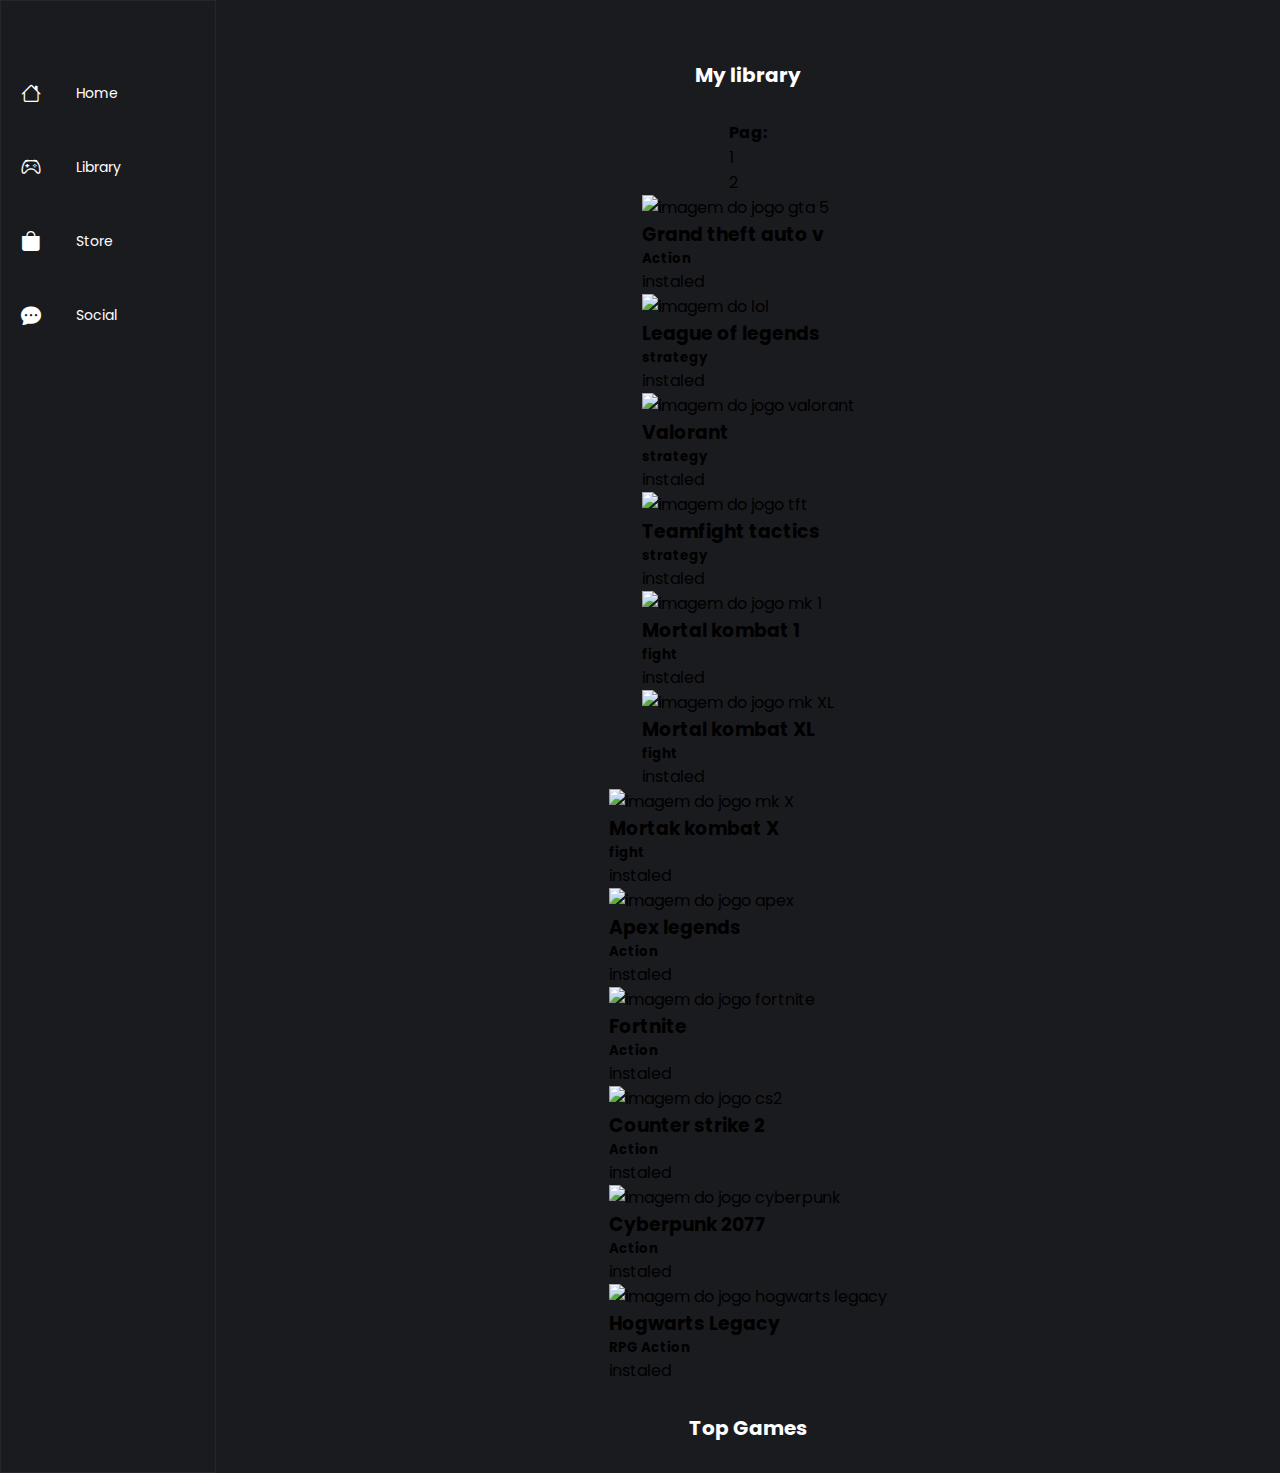
==== library.html @ 532e42e3 "alterando imagens" ====
<!DOCTYPE html>
<html lang="pt-br">
<head>
    <meta charset="UTF-8">
    <meta name="viewport" content="width=device-width, initial-scale=1.0">
    <title>Dashboard Gamer</title>
    <link rel="stylesheet" href="assets/style.css">
    <link rel="stylesheet" href="assets/library.css">
    <link rel="stylesheet" href="https://cdn.jsdelivr.net/npm/bootstrap-icons@1.11.1/font/bootstrap-icons.css">
</head>
<body>
    <header>
        <div class="hbg">
            <a onclick="clickMenu()"><i class="bi bi-list"></i></a>
        </div>

        <nav id="menu">
            <ul>
                <li>
                    <a href="index.html">
                        <span class="icon"><i class="bi bi-house"></i></span>
                        <span class="txt"> Home</span>
                    </a>
                </li>

                <li>
                    <a href="library.html">
                        <span class="icon"><i class="bi bi-controller"></i></span>
                        <span class="txt"> Library</span>
                    </a>
                </li>

                <li>
                    <a href="store.html">
                        <span class="icon"><i class="bi bi-bag-fill"></i></span>
                        <span class="txt"> Store</span>
                    </a>
                </li>

                <li>
                    <a href="social.html">
                        <span class="icon"><i class="bi bi-chat-dots-fill"></i></span>
                        <span class="txt"> Social</span>
                    </a>
                </li> 
            </ul>
        </nav>
        
    </header>
    

    <main>
        <section class="conteudo-principal">
            <div class="conteudo">
                <div class="store">
                    <div class="category">
                        <h1>My library</h1> 
                    </div>

                    <div class="pag">
                        <h4>Pag:</h4>
                        <p class="one" onclick="clickPlay1()">1</p>
                        <p onclick="clickPlay2()">2</p>
                    </div>

                    <div class="play" id="play1">
                        <div class="mygames">
                            <img src="img/gta.jpg" alt="imagem do jogo gta 5">
                            <h3>Grand theft auto v</h3>
                            <h5>Action</h5>
                            <div class="btn">                             
                                <a>instaled</a>
                            </div>
                        </div>
    
                        <div class="mygames">
                            <img src="img/lol.jpg" alt="imagem do lol">
                            <h3>League of legends</h3>
                            <h5>strategy</h5>
                            <div class="btn">
                                <a>instaled</a>
                            </div>
                        </div>
    
                        <div class="mygames">
                            <img src="img/valorant-bg.webp" alt="imagem do jogo valorant">
                            <h3>Valorant</h3>
                            <h5>strategy</h5>
                            <div class="btn">
                                <a>instaled</a>
                            </div>
                        </div>

                        
                        <div class="mygames">
                            <img src="img/tft.jpg" alt="imagem do jogo tft">
                            <h3>Teamfight tactics</h3>
                            <h5>strategy</h5>
                            <div class="btn">
                                <a>instaled</a>
                            </div>
                        </div>

                        
                        <div class="mygames">
                            <img src="img/mk1.webp" alt="imagem do jogo mk 1">
                            <h3>Mortal kombat 1</h3>
                            <h5>fight</h5>
                            <div class="btn">
                                <a>instaled</a>
                            </div>
                        </div>

                        <div class="mygames">
                            <img src="img/mkxl.jpeg" alt="imagem do jogo mk XL">
                            <h3>Mortal kombat XL</h3>
                            <h5>fight</h5>
                            <div class="btn">
                                <a>instaled</a>
                            </div>
                        </div>
                    </div>

                    <div class="play" id="play2">
                        <div class="mygames">
                            <img src="img/mkx.jpg" alt="imagem do jogo mk X">
                            <h3>Mortak kombat X</h3>
                            <h5>fight</h5>
                            <div class="btn">                             
                                <a>instaled</a>
                            </div>
                        </div>
    
                        <div class="mygames">
                            <img src="img/apex.webp" alt="imagem do jogo apex">
                            <h3>Apex legends</h3>
                            <h5>Action</h5>
                            <div class="btn">
                                <a>instaled</a>
                            </div>
                        </div>
    
                        <div class="mygames">
                            <img src="img/fnt.webp" alt="imagem do jogo fortnite">
                            <h3>Fortnite</h3>
                            <h5>Action</h5>
                            <div class="btn">
                                <a>instaled</a>
                            </div>
                        </div>

                        
                        <div class="mygames">
                            <img src="img/cs2.webp" alt="imagem do jogo cs2">
                            <h3>Counter strike 2</h3>
                            <h5>Action</h5>
                            <div class="btn">
                                <a>instaled</a>
                            </div>
                        </div>

                        
                        <div class="mygames">
                            <img src="img/cyb.jpg" alt="imagem do jogo cyberpunk">
                            <h3>Cyberpunk 2077</h3>
                            <h5>Action</h5>
                            <div class="btn">
                                <a>instaled</a>
                            </div>
                        </div>

                        <div class="mygames">
                            <img src="img/hl.jpg" alt="imagem do jogo hogwarts legacy">
                            <h3>Hogwarts Legacy</h3>
                            <h5>RPG Action</h5>
                            <div class="btn">
                                <a>instaled</a>
                            </div>
                        </div>
                    </div>


                    <div class="topGames">
                        <span>
                            <h1>Top Games</h1>
                        </span>
                    </div>
                    
                </div>
            </div>
        </section>
  
    </main>
    <script src="script/script.js"></script>
</body>
</html>
---- assets/style.css ----
@import url('https://fonts.googleapis.com/css2?family=Poppins:wght@500;600;700&display=swap');

*{
    margin: 0;
    padding: 0;
    box-sizing: border-box;
    text-decoration: none;
    border: none;
    outline: none;
    scroll-behavior: smooth;
    font-family: 'Poppins', sans-serif;
}

:root{
    --backgroud: #1a1b1f;
    --backgroud2: #25262d;
    --hover: rgb(255, 51, 66);
    --font: white;

}

body{
    background-color: var(--backgroud);
    margin: auto;
    overflow-x: hidden;
    display: flex;
}



/* Começo do header */
header{
    display: flex;
    flex-direction: column;
    border: 1px solid var(--backgroud2);
    width: 260px;
    overflow-y: hidden;
    transition: 0.5s;
}

/*header:hover{
    width: 260px;
}*/

.hbg {
    display: none;
    justify-content: center;
    padding-top: 30px;
    cursor: pointer;
    transition: all 0.3s ease;
}

.hbg > a{ 
    color: var(--font);
    font-size: 30px;
    background-color: var(--backgroud2);
    padding: 1px 10px;
    margin: 0 10px;
    border-radius: 13px;
    transition: 0.5s;
}

.hbg > a:hover{
    background: linear-gradient(135deg, rgb(255, 51, 66) 0%, rgb(255, 48, 64) 0.01%, rgb(255, 125, 102) 100%);
}

#menu{
    margin-top: 40px;
}

#menu > ul .pg-social{
    display: none;
}

#menu > ul> li> a{
    margin: 30px 10px;
    color: var(--font);
    display: flex;
    flex-direction: row;
    align-items: center;
    padding: 7px 10px;
}


#menu > ul> li> a:hover{
    background: linear-gradient(135deg, rgb(255, 51, 66) 0%, rgb(255, 48, 64) 0.01%, rgb(255, 125, 102) 100%);
    border-radius: 10px;
}

#menu > ul> li> a .icon{
    margin-right: 35px;
    font-size: 20px;
}

#menu > ul> li> a .txt{
    font-size: 14px;
}

header #social {
   padding: 13px;
}

header #online, #offline, #group{
    display: none;
}

#social .friends .online{
    display: flex;
    flex-direction: row;
    align-items: center;
    margin-top: 15px;
    cursor: pointer;
    transition: 0.6s;
    border-radius: 10px;
    white-space: nowrap;
}

#social .friends .online:hover{
    background: linear-gradient(135deg, rgb(255, 51, 66) 0%, rgb(255, 48, 64) 0.01%, rgb(255, 125, 102) 100%);
}

header #social .titulo-social{
    display: flex;
    flex-direction: row;
    padding: 0 16px;
    background-color: var(--font);
}

header #social .titulo-social h3{
    background-color: var(--font);
    font-size: 13px;
    padding: 2px 15px;
    transition: 0.5s;
}

#social .friends .online .bi{
    color: var(--font);
    margin: 0 7px;
}

#social .friends .online h3{
    font-size: 11px;
    color: var(--font);
    margin-left: 15px;
    margin-right: 5px;
}

#social .friends .online .circle{
    background-color: green;
    width: 10px;
    height: 10px;
    border-radius: 50%;
    margin: 0 5px;
}

#social .friends .online p{
    font-size: 12px;
    color: var(--font);
}

header #social .player{
    display: flex;
    flex-direction: row;
    margin: 10px 0;
}

header #social .player img{
    width: 40px;
    height: 40px;
    border-radius: 50%;
}

header #social .player p{
    color: var(--font);
    white-space: nowrap;
}

header #social .player .status-on{
    border: 3px solid green;
}

header #social .player .status-aus{
    border: 3px solid darkred;
}


header #social .player span{
    width: 100%;
    margin: 0 15px;
}

header #social .player span h3{
    font-size: 14px;
    color: var(--font);
}

header #social .player span p{
    font-size: 11px;
    font-weight: 600;
}

header #social .player span .status-game{
    color: green;
}

#social #group .others{
    display: flex;
    flex-direction: row;
}

#social #group .others p{
    color: var(--font);
    margin: 0 7px;
}

#social #group span p{
    color: var(--font);
}

/* Fim do header */




/* Começo do slide-principal */
main{
    margin: auto;
    width: 100%;
}

main .principal {
    display: flex;
    flex-direction: row;
    justify-content: center;
    margin-top: 100px;
}

main .principal .slide{
    width: 600px;
    border-radius: 20px;
    box-shadow: 10px 10px 10px rgba(0, 0, 0, 0.171);
    overflow-y: hidden;
    overflow-x: hidden;
    position: relative;
    margin: 0 40px;
    display: flex;
    justify-content: center;
    align-items: center;
}

main .principal .slide .img-valorant{
   position: absolute;
   width: 100%; 
}


main .principal .slide .btn{
    display: flex;
    justify-content: center;
    background: linear-gradient(135deg, rgb(255, 51, 66) 0%, rgb(255, 48, 64) 0.01%, rgb(255, 125, 102) 100%);
    color: var(--backgroud);
    border-radius: 10px;
    cursor: pointer;
    transition: 0.5s;
    margin: 20px;
    padding: 5px 35px;
    max-width: 60%;
    position: absolute;
    bottom: 0;
}

main .principal .slide .btn:hover{
    color: var(--font);
}

main .principal .shop{
    width: 300px;
    border-radius: 20px;
    background-color: var(--backgroud2);
    box-shadow: 10px 10px 10px rgba(0, 0, 0, 0.171);
}

main .principal .shop img{
    width: 100%;
    border-radius: 20px 20px 0 0;
  
}
main .principal .shop h3{
    font-size: 17px;
    margin: 3px 20px;
    color: var(--font);
    
}

main .principal .shop h5{
    font-size: 10px;
    margin: 3px 20px;
    color: var(--font);
}

main .principal .shop .btn{
    display: flex;
    flex-direction: row;
    justify-content: space-around;
    align-items: center;
    margin: 20px 3px;
}

main .principal .shop p{
    font-size: 11px;
    font-weight: 600;
    padding: 0 7px;
    border-radius: 7px;
    background-color: #0e6ec9;
  
}

main .principal .shop a{
    background: linear-gradient(135deg, rgb(255, 51, 66) 0%, rgb(255, 48, 64) 0.01%, rgb(255, 125, 102) 100%);
    color: var(--backgroud);
    font-size: 13px;
    padding: 3px 10px;
    border-radius: 7px;
    transition: 0.4s;
}

main .principal .shop a:hover{
    color: var(--font);
}
/* Fim do slide-principal */




/* Começo  conteudo store */
main .store{
    margin: 30px 0 auto;
    display: flex;
    flex-direction: column;
    justify-content: center;
    align-items: center;

}

main .showMore{
    display: flex;
    justify-content: space-between;
    width: 80%;
    margin: auto;
}

main .showMore a{
    display: flex;
    align-items: center;
    justify-content: center;
    color: var(--font);
    font-size: 13px;
    cursor: pointer;
    transition: 0.5s;
}

main .showMore a:hover{
    color: var(--hover);
}
 
main .showMore a .bi{
    font-size: 15px;
}

main .store h1{
    margin: 30px 0;
    color: var(--font);
    font-size: 20px;
}

main .store .played{
    display: flex;
    flex-direction: row;
    align-items: center;
    justify-content: center;
    width: 100%;
}

main .store .slide-store{
    display: flex;
    flex-direction: column;
    justify-content: center;
    align-items: center;
    background-color: var(--backgroud2);
    box-shadow: 10px 10px 10px rgba(0, 0, 0, 0.171);
    border-radius: 10px;
    margin: auto;
}

main .store .slide-store img{
    border-radius: 20px;
    width: 230px;
    box-shadow: 10px 10px 10px rgba(0, 0, 0, 0.171);
    transition: 0.5s;
    border-radius: 10px 10px 0 0 ;
}

main .store .slide-store .name-game{
    width: 100%;
    margin-top: 12px;
}

main .store .slide-store .name-game h3{
    font-size: 14px;
    color: var(--font);
    margin: 3px 20px;
}

main .store .slide-store .name-game p{
    font-size: 10px;
    font-weight: 600;
    color: var(--font);
    margin: 0 20px;
}

main .store .slide-store .price{
   display: flex;
   flex-direction: row;
   justify-content: space-around;
   width: 100%;
   color: var(--font);
}

main .store .slide-store .price p{
    font-size: 12px;
    font-weight: 600;
}

main .store .slide-store .star{
    color: goldenrod;
    margin: 7px 0;
}

main .store .slide-store .price i{
    font-size: 14px;
}

main .store .slide-store .price .bi-heart{
    margin: 0 10px;
}

main .store .slide-store .buy{
    margin: auto;
    margin: 20px 0;
    font-size: 13px;
    padding: 2px 25px;
    border-radius: 7px;
    background: linear-gradient(135deg, rgb(255, 51, 66) 0%, rgb(255, 48, 64) 0.01%, rgb(255, 125, 102) 100%);
    color: var(--backgroud);
    cursor: pointer;
    transition: 0.5s;
}

main .store .slide-store .buy:hover{
    color: var(--font);
}
/* Fim do conteudo-store */





/* Começo do conteudo-library */
main .library {
    display: flex;
    flex-direction: column;
    margin-top: 50px;
}

main .library .showMore{
    width: 80%;
    margin-top: 60px;
    margin-bottom: 10px;
}

main .library .showMore h1{
    font-size: 20px;
    color: var(--font);
}

main .library .cards{
    margin-top: 20px;
    margin-bottom: 50px;
    display: flex;
    flex-direction: row;
    align-items: center;
    justify-content: center;
}

main .library .games{
    background-color: var(--backgroud2);
    padding: 20px;
    border-radius: 15px;
    box-shadow: 10px 10px 10px rgba(0, 0, 0, 0.171);
}

main .library .games span{
    display: flex;
    flex-direction: row;
    justify-content: space-between;
    margin: 0 20px;
}

main .library .games span h3{
    font-size: 16px;
    color: var(--font);
}

main .library .games span a{
    font-size: 13px;
    color: var(--hover);
    font-weight: 600;
    display: flex;
    flex-direction: row;
    align-items: center;
    justify-content: center;
    cursor: pointer;
    transition: 0.5s;  
}

main .library .games span .more{
    display: flex;
    flex-direction: row;
    align-items: center;
}

main .library .games span a:hover{
    color:var(--font);
}

main .library .games span .more i{
    font-size: 22px;
    color: var(--hover);
}

main .library .card-lib{
    width: 230px;
    border-radius: 20px;
    background-color: var(--backgroud2);
    box-shadow: 10px 10px 10px rgba(0, 0, 0, 0.171);
    margin: auto;
}

main .library .card-lib img{
    width: 100%;
    border-radius: 20px 20px 0 0;
  
}
main .library .card-lib h3{
    font-size: 17px;
    margin: 3px 20px;
    color: var(--font);
    
}

main .library .card-lib h5{
    font-size: 10px;
    margin: 3px 20px;
    color: var(--font);
}

main .library .card-lib .btn{
    display: flex;
    flex-direction: row;
    justify-content: space-around;
    align-items: center;
    margin: 20px 3px;
}


main .library .card-lib a{
    background-color: var(--backgroud2);
    border: 1px solid var(--hover);
    color: var(--hover);
    font-size: 13px;
    padding: 3px 10px;
    border-radius: 7px;
    transition: 0.4s;
}

main .library .card-lib a:hover{
    color: var(--font);
}
/* Fim do conteudo-library */
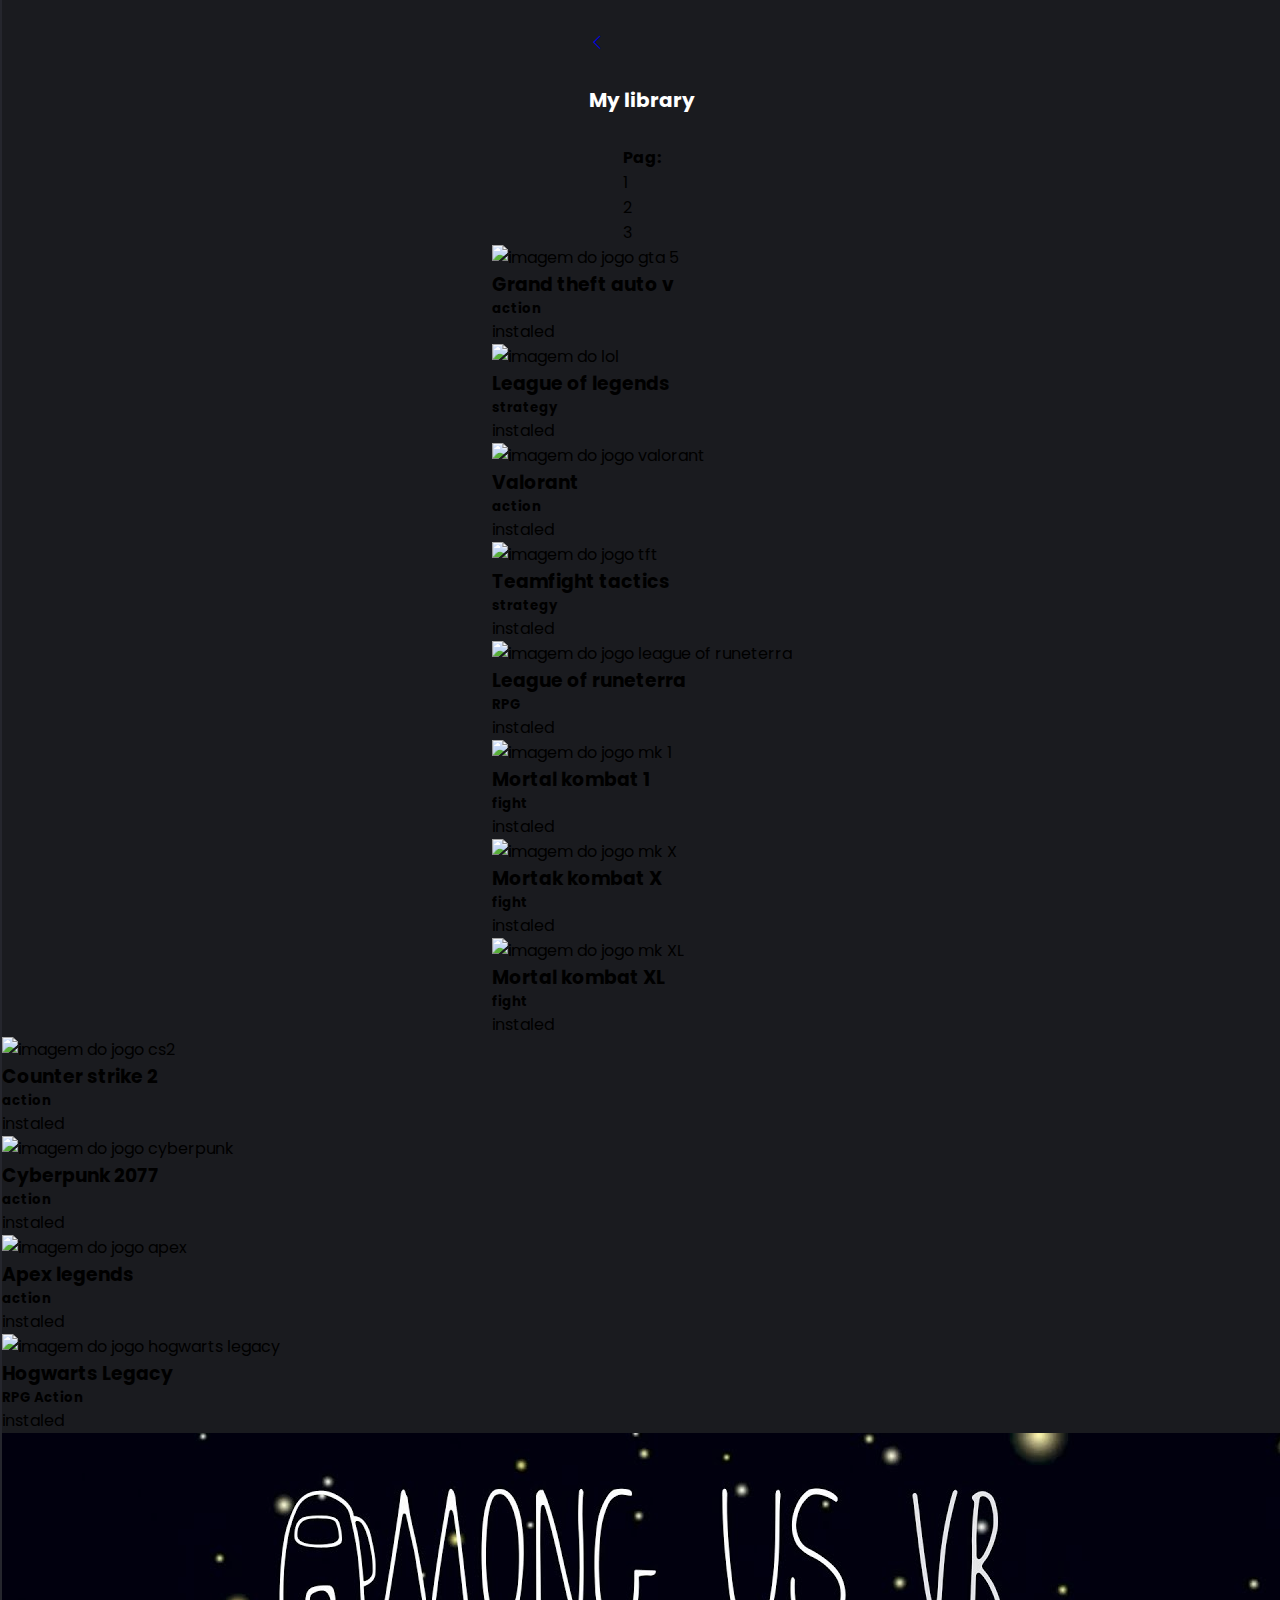
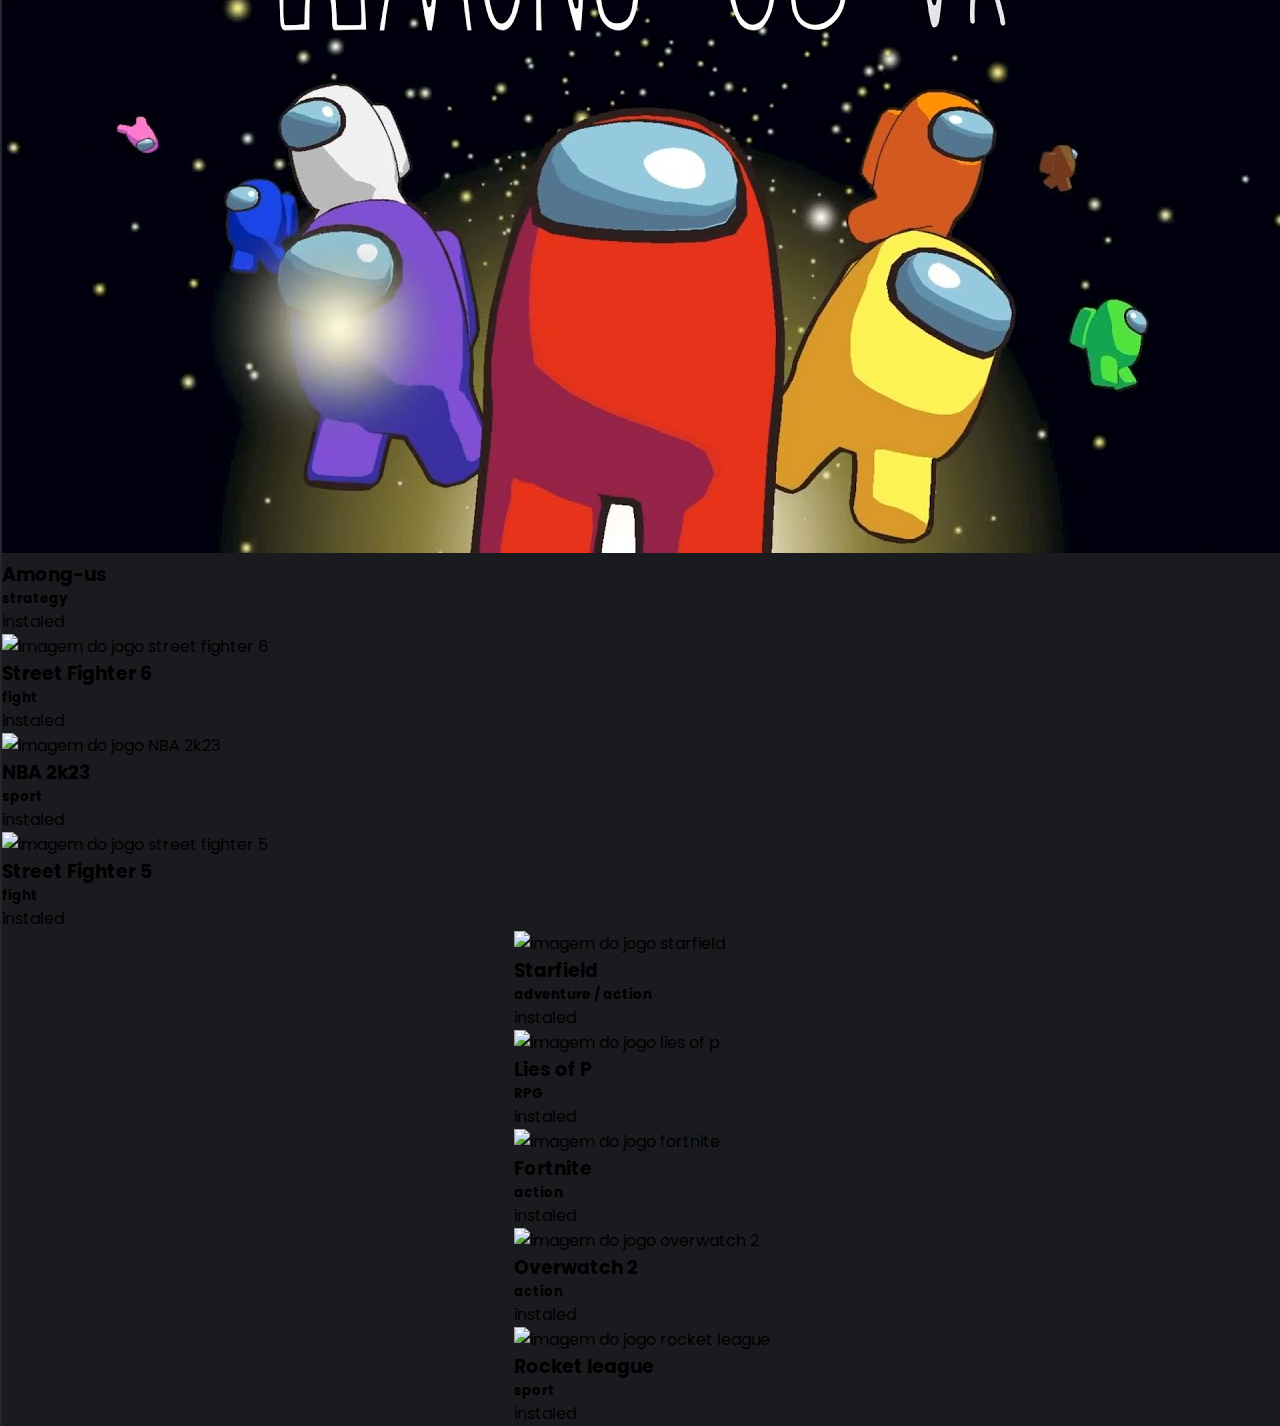
==== commit 3b123d3e: "." ====
--- a/library.html
+++ b/library.html
@@ -45,15 +45,199 @@
                 </li> 
             </ul>
         </nav>
+
+        <div id="social">
+            <div class="titulo-social">
+                <i class="bi bi-people-fill"></i>
+                <h3>Social</h3>
+            </div>
+
+            <div class="friends">
+                <div class="online" onclick="clickOnline()" >
+                    <i class="bi bi-chevron-down"></i>
+                    <h3 class="title-friend">ONLINE</h3>
+                    <div class="circle"></div>
+                    <p class="status">(8 / 14)</p>
+                </div>
+
+                <div id="online">
+                    <div class="player">
+                        <img class="status-on" src="friends/logo.png" alt="">
+                        <span>
+                            <h3>Player</h3>
+                            <p class="status-game" >playing valorant</p>
+                        </span>
+                    </div>  
+    
+                    <div class="player">
+                        <img class="status-on" src="friends/logo2.png" alt="">
+                        <span>
+                            <h3>Player2</h3>
+                            <p class="status-game" >playing valorant</p>
+                        </span>
+                    </div>
+    
+                    <div class="player">
+                        <img class="status-on"  src="friends/logo3.jpg" alt="">
+                        <span>
+                            <h3>Player3</h3>
+                            <p class="status-game" >playing valorant</p>
+                        </span>
+                    </div>
+    
+                    <div class="player">
+                        <img class="status-on" src="friends/logo4.jpg" alt="">
+                        <span>
+                            <h3>Player4</h3>
+                            <p class="status-game" >playing valorant</p>
+                        </span>
+                    </div>
+    
+                    <div class="player">
+                        <img class="status-on" src="friends/logo5.jpg" alt="">
+                        <span>
+                            <h3>Player5</h3>
+                            <p class="status-game" >playing valorant</p>
+                        </span>
+                    </div>
+    
+                    <div class="player">
+                        <img class="status-aus" src="friends/logo5.jpg" alt="">
+                        <span>
+                            <h3>Player6</h3>
+                            <p>absent</p>
+                        </span>
+                    </div>
+    
+                    <div class="player">
+                        <img class="status-aus" src="friends/logo2.png" alt="">
+                        <span>
+                            <h3>Player7</h3>
+                            <p>absent</p>
+                        </span>
+                    </div>
+    
+                    <div class="player">
+                        <img class="status-aus" src="friends/logo4.jpg" alt="">
+                        <span>
+                            <h3>Player8</h3>
+                            <p>absent</p>
+                        </span>
+                    </div>
+                </div>
+
+                <div class="online" onclick="clickOffiline()">
+                    <i class="bi bi-chevron-down"></i>
+                    <h3 class="title-friend">OFFLINE</h3>
+                    <p onclick="clickSocial()" class="status">(6/ 14)</p>
+                </div>
+
+                <div id="offline">
+                    <div class="player">
+                        <img src="friends/logo.png" alt="">
+                        <span>
+                            <h3>Player9</h3>
+                            <p>offline</p>
+                        </span>
+                    </div>
+    
+                    <div class="player">
+                        <img src="friends/logo.png" alt="">
+                        <span>
+                            <h3>Player10</h3>
+                            <p>offline</p>
+                        </span>
+                    </div>  
+    
+                    <div class="player">
+                        <img src="friends/logo2.png" alt="">
+                        <span>
+                            <h3>Player11</h3>
+                            <p>offline</p>
+                        </span>
+                    </div>
+    
+                    <div class="player">
+                        <img src="friends/logo3.jpg" alt="">
+                        <span>
+                            <h3>Player12</h3>
+                            <p>offline</p>
+                        </span>
+                    </div>
+    
+                    <div class="player">
+                        <img src="friends/logo4.jpg" alt="">
+                        <span>
+                            <h3>Player13</h3>
+                            <p>offline</p>
+                        </span>
+                    </div>
+    
+                    <div class="player">
+                        <img src="friends/logo5.jpg" alt="">
+                        <span>
+                            <h3>Player14</h3>
+                            <p>offline</p>
+                        </span>
+                    </div>
+                </div>
+                
+
+                <div class="online" onclick="clickGroup()">
+                    <i class="bi bi-chevron-down"></i>
+                    <h3 class="title-friend">GROUP</h3>
+                    <div class="circle"></div>
+                    <p class="status">(3 / 3)</p>
+                </div>
+                
+                <section id="group">
+                    <div class="player">
+                        <img src="icon/icon-valorant.png" alt="">
+                        <span>
+                            <div class="others">
+                               <h3>Player</h3>
+                               <p>+ 2 others</p>
+                            </div>
+                            <p>playing valorant</p>
+                        </span>
+                    </div>
+
+                    <div class="player">
+                        <img src="icon/icon-lol.jpg" alt="">
+                        <span>
+                            <div class="others">
+                                <h3>Player6</h3>
+                                <p>+ 4 others</p>
+                            </div>
+                            <p>playing league of legends</p>
+                        </span>
+                    </div>
+
+                    <div class="player">
+                        <img src="icon/icon-gta.jpg" alt="">
+                        <span>
+                            <div class="others">
+                                <h3>Player7</h3>
+                                <p>+ 3 others</p>
+                            </div>
+                            <p>playing grand theft auto v</p>
+                        </span>
+                    </div>
+                </section>
+            </div>
+        </div>
         
     </header>
     
 
     <main>
         <section class="conteudo-principal">
+
             <div class="conteudo">
                 <div class="store">
+
                     <div class="category">
+                        <a href="index.html" class="before" ><i class="bi bi-chevron-left"></i></a>
                         <h1>My library</h1> 
                     </div>
 
@@ -61,13 +245,14 @@
                         <h4>Pag:</h4>
                         <p class="one" onclick="clickPlay1()">1</p>
                         <p onclick="clickPlay2()">2</p>
+                        <p onclick="clickPlay3()">3</p>
                     </div>
 
                     <div class="play" id="play1">
                         <div class="mygames">
                             <img src="img/gta.jpg" alt="imagem do jogo gta 5">
                             <h3>Grand theft auto v</h3>
-                            <h5>Action</h5>
+                            <h5>action</h5>
                             <div class="btn">                             
                                 <a>instaled</a>
                             </div>
@@ -85,7 +270,7 @@
                         <div class="mygames">
                             <img src="img/valorant-bg.webp" alt="imagem do jogo valorant">
                             <h3>Valorant</h3>
-                            <h5>strategy</h5>
+                            <h5>action</h5>
                             <div class="btn">
                                 <a>instaled</a>
                             </div>
@@ -101,6 +286,15 @@
                             </div>
                         </div>
 
+                        <div class="mygames">
+                            <img src="img/rune.jpg" alt="imagem do jogo league of runeterra">
+                            <h3>League of runeterra</h3>
+                            <h5>RPG</h5>
+                            <div class="btn">
+                                <a>instaled</a>
+                            </div>
+                        </div>
+
                         
                         <div class="mygames">
                             <img src="img/mk1.webp" alt="imagem do jogo mk 1">
@@ -111,17 +305,6 @@
                             </div>
                         </div>
 
-                        <div class="mygames">
-                            <img src="img/mkxl.jpeg" alt="imagem do jogo mk XL">
-                            <h3>Mortal kombat XL</h3>
-                            <h5>fight</h5>
-                            <div class="btn">
-                                <a>instaled</a>
-                            </div>
-                        </div>
-                    </div>
-
-                    <div class="play" id="play2">
                         <div class="mygames">
                             <img src="img/mkx.jpg" alt="imagem do jogo mk X">
                             <h3>Mortak kombat X</h3>
@@ -130,40 +313,43 @@
                                 <a>instaled</a>
                             </div>
                         </div>
-    
+
+                        <div class="mygames">
+                            <img src="img/mkxl.jpeg" alt="imagem do jogo mk XL">
+                            <h3>Mortal kombat XL</h3>
+                            <h5>fight</h5>
+                            <div class="btn">
+                                <a>instaled</a>
+                            </div>
+                        </div>
+
+                    </div>
+
+                    <div class="play" id="play2">
+                        
+                        <div class="mygames">
+                            <img src="img/cs2.webp" alt="imagem do jogo cs2">
+                            <h3>Counter strike 2</h3>
+                            <h5>action</h5>
+                            <div class="btn">
+                                <a>instaled</a>
+                            </div>
+                        </div>
+
+                        
+                        <div class="mygames">
+                            <img src="img/cyb.jpg" alt="imagem do jogo cyberpunk">
+                            <h3>Cyberpunk 2077</h3>
+                            <h5>action</h5>
+                            <div class="btn">
+                                <a>instaled</a>
+                            </div>
+                        </div>
+
                         <div class="mygames">
                             <img src="img/apex.webp" alt="imagem do jogo apex">
                             <h3>Apex legends</h3>
-                            <h5>Action</h5>
-                            <div class="btn">
-                                <a>instaled</a>
-                            </div>
-                        </div>
-    
-                        <div class="mygames">
-                            <img src="img/fnt.webp" alt="imagem do jogo fortnite">
-                            <h3>Fortnite</h3>
-                            <h5>Action</h5>
-                            <div class="btn">
-                                <a>instaled</a>
-                            </div>
-                        </div>
-
-                        
-                        <div class="mygames">
-                            <img src="img/cs2.webp" alt="imagem do jogo cs2">
-                            <h3>Counter strike 2</h3>
-                            <h5>Action</h5>
-                            <div class="btn">
-                                <a>instaled</a>
-                            </div>
-                        </div>
-
-                        
-                        <div class="mygames">
-                            <img src="img/cyb.jpg" alt="imagem do jogo cyberpunk">
-                            <h3>Cyberpunk 2077</h3>
-                            <h5>Action</h5>
+                            <h5>action</h5>
                             <div class="btn">
                                 <a>instaled</a>
                             </div>
@@ -177,15 +363,92 @@
                                 <a>instaled</a>
                             </div>
                         </div>
-                    </div>
-
-
-                    <div class="topGames">
-                        <span>
-                            <h1>Top Games</h1>
-                        </span>
-                    </div>
-                    
+
+                        <div class="mygames">
+                            <img src="img/Among.jpg" alt="imagem do jogo among-us">
+                            <h3>Among-us</h3>
+                            <h5>strategy</h5>
+                            <div class="btn">                             
+                                <a>instaled</a>
+                            </div>
+                        </div>
+    
+                        <div class="mygames">
+                            <img src="img/street.png" alt="imagem do jogo street fighter 6">
+                            <h3>Street Fighter 6</h3>
+                            <h5>fight</h5>
+                            <div class="btn">
+                                <a>instaled</a>
+                            </div>
+                        </div>
+    
+                        <div class="mygames">
+                            <img src="img/nba2k23.jpg" alt="imagem do jogo NBA 2k23">
+                            <h3>NBA 2k23</h3>
+                            <h5>sport</h5>
+                            <div class="btn">
+                                <a>instaled</a>
+                            </div>
+                        </div>
+
+                        <div class="mygames">
+                            <img src="img/steet5.jpg" alt="imagem do jogo street fighter 5">
+                            <h3>Street Fighter 5</h3>
+                            <h5>fight</h5>
+                            <div class="btn">
+                                <a>instaled</a>
+                            </div>
+                        </div>
+
+                    </div>  
+
+                    <div class="play" id="play3">
+                        <div class="mygames">
+                            <img src="img/starfield.png" alt="imagem do jogo starfield">
+                            <h3>Starfield</h3>
+                            <h5>adventure / action</h5>
+                            <div class="btn">
+                                <a>instaled</a>
+                            </div>
+                        </div>
+
+                        <div class="mygames">
+                            <img src="img/Lies.jpg" alt="imagem do jogo lies of p">
+                            <h3>Lies of P</h3>
+                            <h5>RPG</h5>
+                            <div class="btn">
+                                <a>instaled</a>
+                            </div>
+                        </div>
+
+                        <div class="mygames">
+                            <img src="img/fnt.webp" alt="imagem do jogo fortnite">
+                            <h3>Fortnite</h3>
+                            <h5>action</h5>
+                            <div class="btn">
+                                <a>instaled</a>
+                            </div>
+                        </div>
+
+                        <div class="mygames">
+                            <img src="img/overw.jpg" alt="imagem do jogo overwatch 2">
+                            <h3>Overwatch 2</h3>
+                            <h5>action</h5>
+                            <div class="btn">
+                                <a>instaled</a>
+                            </div>
+                        </div>
+
+                        <div class="mygames">
+                            <img src="img/rocket-league.webp" alt="imagem do jogo rocket league">
+                            <h3>Rocket league</h3>
+                            <h5>sport</h5>
+                            <div class="btn">
+                                <a>instaled</a>
+                            </div>
+                        </div>
+
+                    </div>
                 </div>
             </div>
         </section>
--- a/assets/style.css
+++ b/assets/style.css
@@ -33,13 +33,13 @@
     display: flex;
     flex-direction: column;
     border: 1px solid var(--backgroud2);
-    width: 260px;
+    width: 270px;
     overflow-y: hidden;
     transition: 0.5s;
 }
 
 /*header:hover{
-    width: 260px;
+    width: 270px;
 }*/
 
 .hbg {
@@ -66,10 +66,6 @@
 
 #menu{
     margin-top: 40px;
-}
-
-#menu > ul .pg-social{
-    display: none;
 }
 
 #menu > ul> li> a{
@@ -231,7 +227,7 @@
 main .principal {
     display: flex;
     flex-direction: row;
-    justify-content: center;
+    justify-content: space-around;
     margin-top: 100px;
 }
 
@@ -242,13 +238,17 @@
     overflow-y: hidden;
     overflow-x: hidden;
     position: relative;
-    margin: 0 40px;
-    display: flex;
-    justify-content: center;
-    align-items: center;
-}
-
-main .principal .slide .img-valorant{
+    display: flex;
+    justify-content: center;
+    align-items: center;
+    transition: 0.2s;
+}
+
+main .principal .slide:hover{
+    transform: scale(1.04);
+}
+
+main .principal .slide .img-riot{
    position: absolute;
    width: 100%; 
 }
@@ -278,6 +278,11 @@
     border-radius: 20px;
     background-color: var(--backgroud2);
     box-shadow: 10px 10px 10px rgba(0, 0, 0, 0.171);
+    transition: 0.2s;
+}
+
+main .principal .shop:hover{
+    transform: scale(1.03);
 }
 
 main .principal .shop img{
@@ -374,10 +379,8 @@
 }
 
 main .store .played{
-    display: flex;
-    flex-direction: row;
-    align-items: center;
-    justify-content: center;
+    display: grid;
+    grid-template-columns:1fr 1fr 1fr 1fr;
     width: 100%;
 }
 
@@ -390,11 +393,18 @@
     box-shadow: 10px 10px 10px rgba(0, 0, 0, 0.171);
     border-radius: 10px;
     margin: auto;
+    margin-bottom: 35px;
+    width: 230px;
+    transition: 0.2s;
+}
+
+main .store .slide-store:hover{
+    transform: scale(1.04);
 }
 
 main .store .slide-store img{
-    border-radius: 20px;
-    width: 230px;
+    border-radius: 20px 20px 0 0;
+    width: 100%;
     box-shadow: 10px 10px 10px rgba(0, 0, 0, 0.171);
     transition: 0.5s;
     border-radius: 10px 10px 0 0 ;
@@ -402,7 +412,11 @@
 
 main .store .slide-store .name-game{
     width: 100%;
-    margin-top: 12px;
+    display: flex;
+    flex-direction: row;
+    align-items: center;
+    justify-content: center;
+    border-radius: 0 0 20px 20px;
 }
 
 main .store .slide-store .name-game h3{
@@ -411,44 +425,10 @@
     margin: 3px 20px;
 }
 
-main .store .slide-store .name-game p{
-    font-size: 10px;
-    font-weight: 600;
-    color: var(--font);
-    margin: 0 20px;
-}
-
-main .store .slide-store .price{
-   display: flex;
-   flex-direction: row;
-   justify-content: space-around;
-   width: 100%;
-   color: var(--font);
-}
-
-main .store .slide-store .price p{
-    font-size: 12px;
-    font-weight: 600;
-}
-
-main .store .slide-store .star{
-    color: goldenrod;
-    margin: 7px 0;
-}
-
-main .store .slide-store .price i{
-    font-size: 14px;
-}
-
-main .store .slide-store .price .bi-heart{
-    margin: 0 10px;
-}
-
 main .store .slide-store .buy{
-    margin: auto;
-    margin: 20px 0;
-    font-size: 13px;
-    padding: 2px 25px;
+    margin: 10px 0;
+    font-size: 15px;
+    padding: 3px 12px;
     border-radius: 7px;
     background: linear-gradient(135deg, rgb(255, 51, 66) 0%, rgb(255, 48, 64) 0.01%, rgb(255, 125, 102) 100%);
     color: var(--backgroud);
@@ -469,7 +449,7 @@
 main .library {
     display: flex;
     flex-direction: column;
-    margin-top: 50px;
+    margin-top: 10px;
 }
 
 main .library .showMore{
@@ -544,6 +524,11 @@
     background-color: var(--backgroud2);
     box-shadow: 10px 10px 10px rgba(0, 0, 0, 0.171);
     margin: auto;
+    transition: 0.2s;
+}
+
+main .library .card-lib:hover{
+    transform: scale(1.04);
 }
 
 main .library .card-lib img{
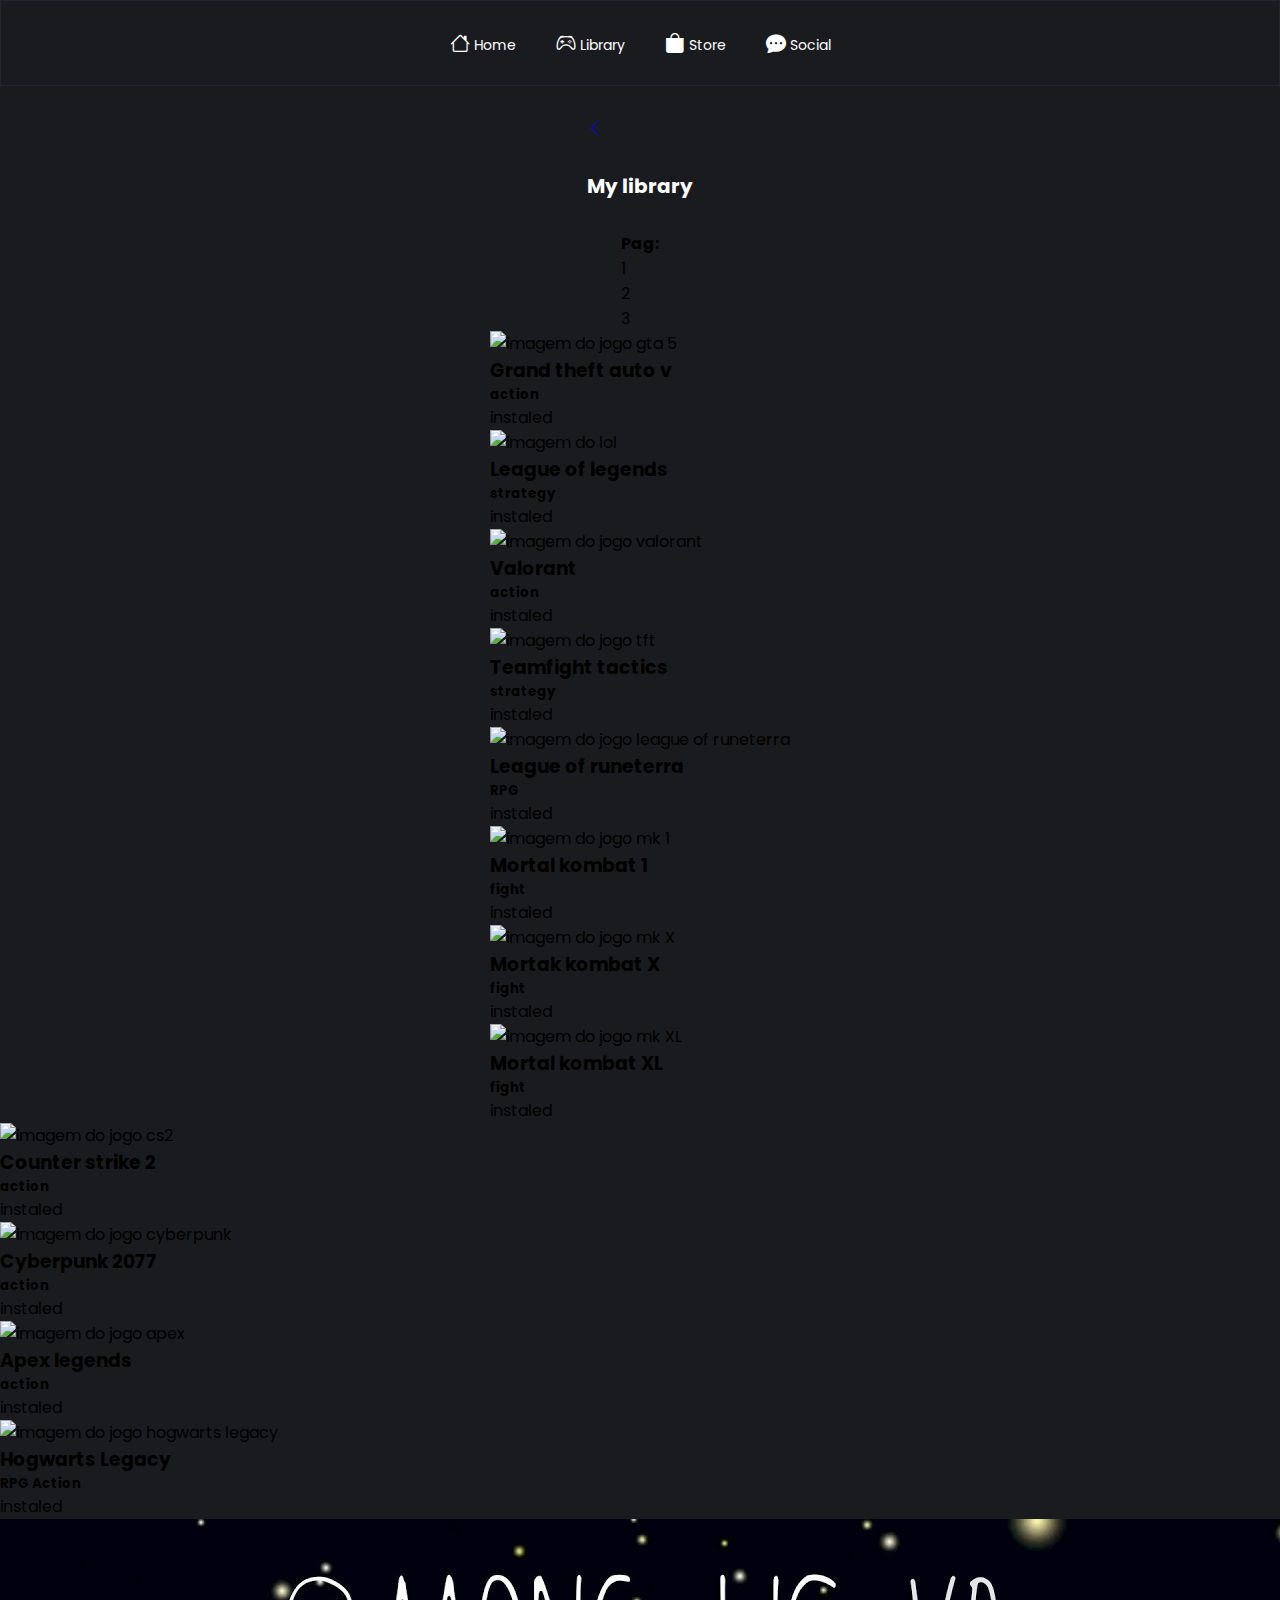
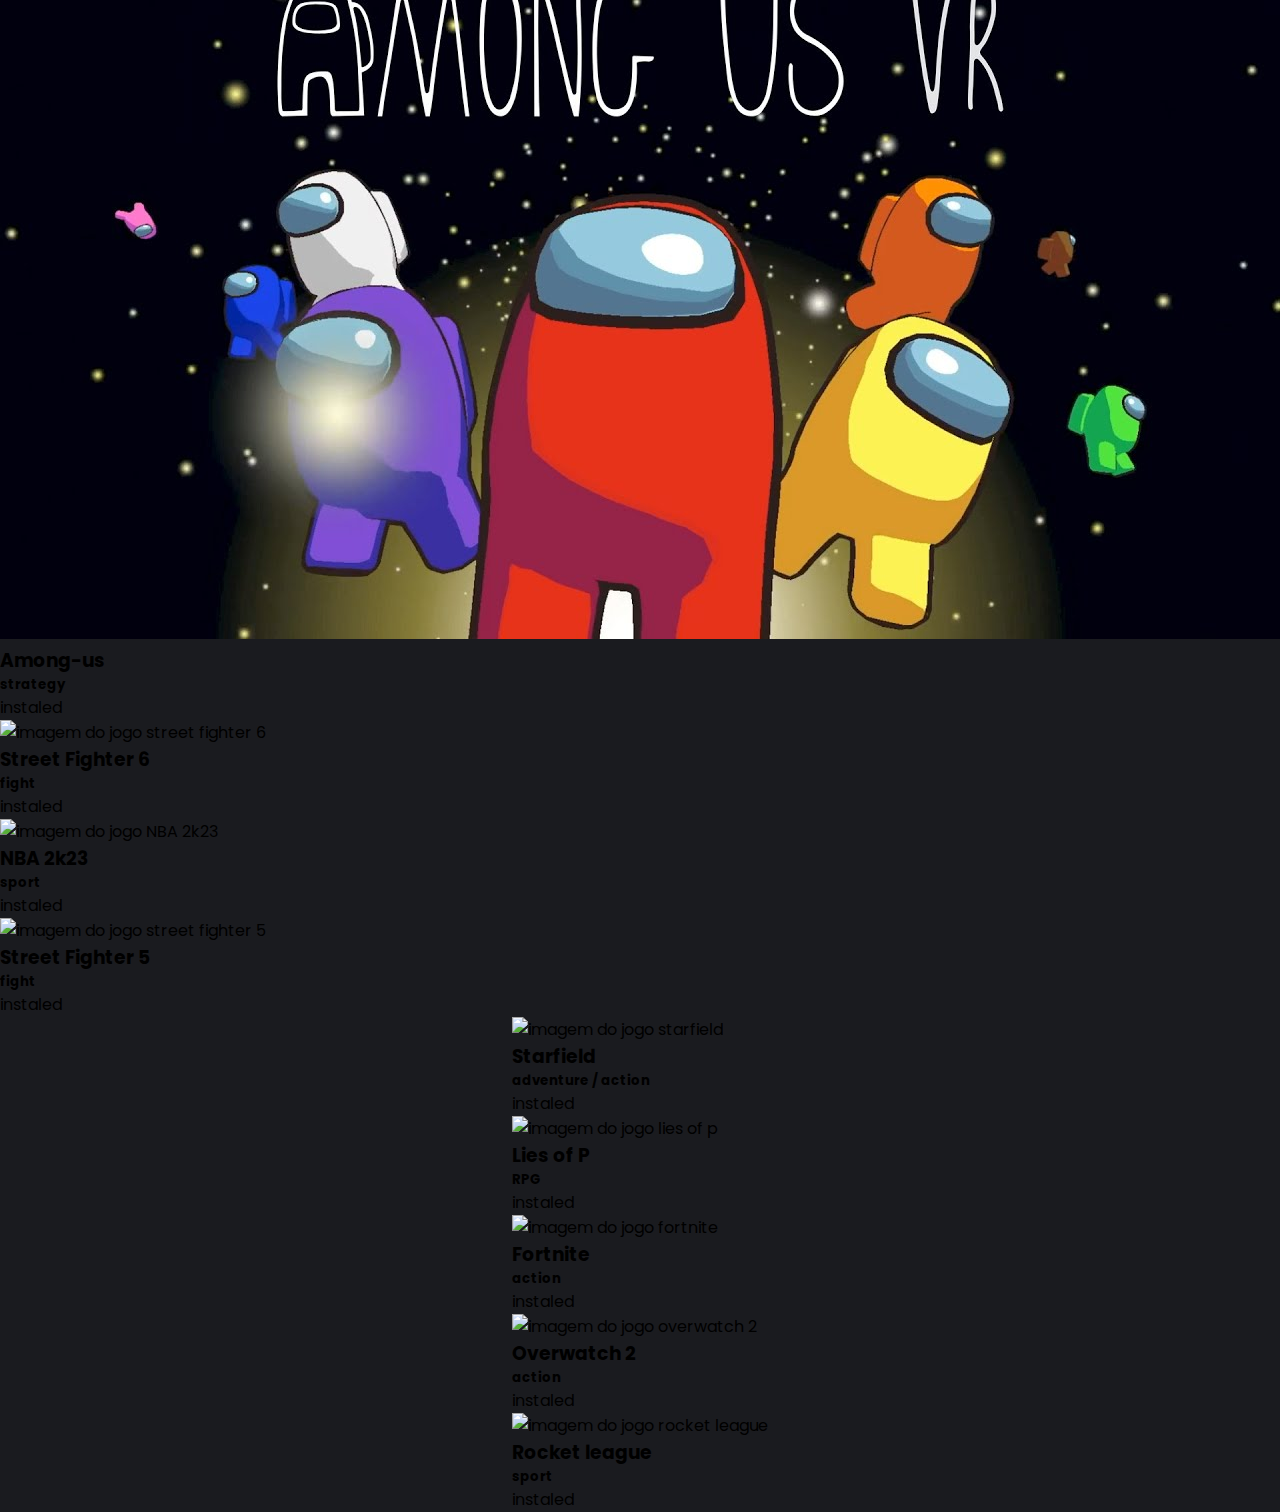
==== commit 5119e400: "adicionando slide na página principal e alterando o design dos cards." ====
--- a/library.html
+++ b/library.html
@@ -15,218 +15,23 @@
         </div>
 
         <nav id="menu">
-            <ul>
-                <li>
-                    <a href="index.html">
-                        <span class="icon"><i class="bi bi-house"></i></span>
-                        <span class="txt"> Home</span>
-                    </a>
-                </li>
-
-                <li>
-                    <a href="library.html">
-                        <span class="icon"><i class="bi bi-controller"></i></span>
-                        <span class="txt"> Library</span>
-                    </a>
-                </li>
-
-                <li>
-                    <a href="store.html">
-                        <span class="icon"><i class="bi bi-bag-fill"></i></span>
-                        <span class="txt"> Store</span>
-                    </a>
-                </li>
-
-                <li>
-                    <a href="social.html">
-                        <span class="icon"><i class="bi bi-chat-dots-fill"></i></span>
-                        <span class="txt"> Social</span>
-                    </a>
-                </li> 
-            </ul>
+            <a href="index.html">
+                <span class="icon"><i class="bi bi-house"></i></span>
+                <span class="txt"> Home</span>
+            </a>
+                <a href="library.html">
+                <span class="icon"><i class="bi bi-controller"></i></span>
+                <span class="txt"> Library</span>
+            </a>
+                <a href="store.html">
+                <span class="icon"><i class="bi bi-bag-fill"></i></span>
+                <span class="txt"> Store</span>
+            </a>
+                <a class="pg-social" href="social.html">
+                <span class="icon"><i class="bi bi-chat-dots-fill"></i></span>
+                <span class="txt"> Social</span>
+            </a>
         </nav>
-
-        <div id="social">
-            <div class="titulo-social">
-                <i class="bi bi-people-fill"></i>
-                <h3>Social</h3>
-            </div>
-
-            <div class="friends">
-                <div class="online" onclick="clickOnline()" >
-                    <i class="bi bi-chevron-down"></i>
-                    <h3 class="title-friend">ONLINE</h3>
-                    <div class="circle"></div>
-                    <p class="status">(8 / 14)</p>
-                </div>
-
-                <div id="online">
-                    <div class="player">
-                        <img class="status-on" src="friends/logo.png" alt="">
-                        <span>
-                            <h3>Player</h3>
-                            <p class="status-game" >playing valorant</p>
-                        </span>
-                    </div>  
-    
-                    <div class="player">
-                        <img class="status-on" src="friends/logo2.png" alt="">
-                        <span>
-                            <h3>Player2</h3>
-                            <p class="status-game" >playing valorant</p>
-                        </span>
-                    </div>
-    
-                    <div class="player">
-                        <img class="status-on"  src="friends/logo3.jpg" alt="">
-                        <span>
-                            <h3>Player3</h3>
-                            <p class="status-game" >playing valorant</p>
-                        </span>
-                    </div>
-    
-                    <div class="player">
-                        <img class="status-on" src="friends/logo4.jpg" alt="">
-                        <span>
-                            <h3>Player4</h3>
-                            <p class="status-game" >playing valorant</p>
-                        </span>
-                    </div>
-    
-                    <div class="player">
-                        <img class="status-on" src="friends/logo5.jpg" alt="">
-                        <span>
-                            <h3>Player5</h3>
-                            <p class="status-game" >playing valorant</p>
-                        </span>
-                    </div>
-    
-                    <div class="player">
-                        <img class="status-aus" src="friends/logo5.jpg" alt="">
-                        <span>
-                            <h3>Player6</h3>
-                            <p>absent</p>
-                        </span>
-                    </div>
-    
-                    <div class="player">
-                        <img class="status-aus" src="friends/logo2.png" alt="">
-                        <span>
-                            <h3>Player7</h3>
-                            <p>absent</p>
-                        </span>
-                    </div>
-    
-                    <div class="player">
-                        <img class="status-aus" src="friends/logo4.jpg" alt="">
-                        <span>
-                            <h3>Player8</h3>
-                            <p>absent</p>
-                        </span>
-                    </div>
-                </div>
-
-                <div class="online" onclick="clickOffiline()">
-                    <i class="bi bi-chevron-down"></i>
-                    <h3 class="title-friend">OFFLINE</h3>
-                    <p onclick="clickSocial()" class="status">(6/ 14)</p>
-                </div>
-
-                <div id="offline">
-                    <div class="player">
-                        <img src="friends/logo.png" alt="">
-                        <span>
-                            <h3>Player9</h3>
-                            <p>offline</p>
-                        </span>
-                    </div>
-    
-                    <div class="player">
-                        <img src="friends/logo.png" alt="">
-                        <span>
-                            <h3>Player10</h3>
-                            <p>offline</p>
-                        </span>
-                    </div>  
-    
-                    <div class="player">
-                        <img src="friends/logo2.png" alt="">
-                        <span>
-                            <h3>Player11</h3>
-                            <p>offline</p>
-                        </span>
-                    </div>
-    
-                    <div class="player">
-                        <img src="friends/logo3.jpg" alt="">
-                        <span>
-                            <h3>Player12</h3>
-                            <p>offline</p>
-                        </span>
-                    </div>
-    
-                    <div class="player">
-                        <img src="friends/logo4.jpg" alt="">
-                        <span>
-                            <h3>Player13</h3>
-                            <p>offline</p>
-                        </span>
-                    </div>
-    
-                    <div class="player">
-                        <img src="friends/logo5.jpg" alt="">
-                        <span>
-                            <h3>Player14</h3>
-                            <p>offline</p>
-                        </span>
-                    </div>
-                </div>
-                
-
-                <div class="online" onclick="clickGroup()">
-                    <i class="bi bi-chevron-down"></i>
-                    <h3 class="title-friend">GROUP</h3>
-                    <div class="circle"></div>
-                    <p class="status">(3 / 3)</p>
-                </div>
-                
-                <section id="group">
-                    <div class="player">
-                        <img src="icon/icon-valorant.png" alt="">
-                        <span>
-                            <div class="others">
-                               <h3>Player</h3>
-                               <p>+ 2 others</p>
-                            </div>
-                            <p>playing valorant</p>
-                        </span>
-                    </div>
-
-                    <div class="player">
-                        <img src="icon/icon-lol.jpg" alt="">
-                        <span>
-                            <div class="others">
-                                <h3>Player6</h3>
-                                <p>+ 4 others</p>
-                            </div>
-                            <p>playing league of legends</p>
-                        </span>
-                    </div>
-
-                    <div class="player">
-                        <img src="icon/icon-gta.jpg" alt="">
-                        <span>
-                            <div class="others">
-                                <h3>Player7</h3>
-                                <p>+ 3 others</p>
-                            </div>
-                            <p>playing grand theft auto v</p>
-                        </span>
-                    </div>
-                </section>
-            </div>
-        </div>
-        
     </header>
     
 
--- a/assets/style.css
+++ b/assets/style.css
@@ -14,16 +14,16 @@
 :root{
     --backgroud: #1a1b1f;
     --backgroud2: #25262d;
-    --hover: rgb(255, 51, 66);
+    --hover: rgb(50,98,180);
     --font: white;
-
+    --font-mk1: #223e6b;
+    --hover2: radial-gradient(circle,rgb(50,98,180) 0%,rgb(17,53,139) 100%);
 }
 
 body{
     background-color: var(--backgroud);
     margin: auto;
     overflow-x: hidden;
-    display: flex;
 }
 
 
@@ -31,16 +31,15 @@
 /* Começo do header */
 header{
     display: flex;
-    flex-direction: column;
+    flex-direction: row;
     border: 1px solid var(--backgroud2);
-    width: 270px;
     overflow-y: hidden;
     transition: 0.5s;
 }
 
-/*header:hover{
-    width: 270px;
-}*/
+header #menu{
+    width: 100%;
+}
 
 .hbg {
     display: none;
@@ -61,156 +60,33 @@
 }
 
 .hbg > a:hover{
-    background: linear-gradient(135deg, rgb(255, 51, 66) 0%, rgb(255, 48, 64) 0.01%, rgb(255, 125, 102) 100%);
+    background: var(--hover2);
 }
 
 #menu{
-    margin-top: 40px;
-}
-
-#menu > ul> li> a{
-    margin: 30px 10px;
-    color: var(--font);
-    display: flex;
-    flex-direction: row;
-    align-items: center;
+    display: flex;
+    align-items: center;
+    justify-content: center;
+}
+
+#menu >  a{
+    margin: 20px 10px;
+    color: var(--font);
     padding: 7px 10px;
 }
 
 
-#menu > ul> li> a:hover{
-    background: linear-gradient(135deg, rgb(255, 51, 66) 0%, rgb(255, 48, 64) 0.01%, rgb(255, 125, 102) 100%);
+#menu > a:hover{
+    background: var(--hover2);
     border-radius: 10px;
 }
 
-#menu > ul> li> a .icon{
-    margin-right: 35px;
+#menu > a .icon{
     font-size: 20px;
 }
 
-#menu > ul> li> a .txt{
+#menu > a .txt{
     font-size: 14px;
-}
-
-header #social {
-   padding: 13px;
-}
-
-header #online, #offline, #group{
-    display: none;
-}
-
-#social .friends .online{
-    display: flex;
-    flex-direction: row;
-    align-items: center;
-    margin-top: 15px;
-    cursor: pointer;
-    transition: 0.6s;
-    border-radius: 10px;
-    white-space: nowrap;
-}
-
-#social .friends .online:hover{
-    background: linear-gradient(135deg, rgb(255, 51, 66) 0%, rgb(255, 48, 64) 0.01%, rgb(255, 125, 102) 100%);
-}
-
-header #social .titulo-social{
-    display: flex;
-    flex-direction: row;
-    padding: 0 16px;
-    background-color: var(--font);
-}
-
-header #social .titulo-social h3{
-    background-color: var(--font);
-    font-size: 13px;
-    padding: 2px 15px;
-    transition: 0.5s;
-}
-
-#social .friends .online .bi{
-    color: var(--font);
-    margin: 0 7px;
-}
-
-#social .friends .online h3{
-    font-size: 11px;
-    color: var(--font);
-    margin-left: 15px;
-    margin-right: 5px;
-}
-
-#social .friends .online .circle{
-    background-color: green;
-    width: 10px;
-    height: 10px;
-    border-radius: 50%;
-    margin: 0 5px;
-}
-
-#social .friends .online p{
-    font-size: 12px;
-    color: var(--font);
-}
-
-header #social .player{
-    display: flex;
-    flex-direction: row;
-    margin: 10px 0;
-}
-
-header #social .player img{
-    width: 40px;
-    height: 40px;
-    border-radius: 50%;
-}
-
-header #social .player p{
-    color: var(--font);
-    white-space: nowrap;
-}
-
-header #social .player .status-on{
-    border: 3px solid green;
-}
-
-header #social .player .status-aus{
-    border: 3px solid darkred;
-}
-
-
-header #social .player span{
-    width: 100%;
-    margin: 0 15px;
-}
-
-header #social .player span h3{
-    font-size: 14px;
-    color: var(--font);
-}
-
-header #social .player span p{
-    font-size: 11px;
-    font-weight: 600;
-}
-
-header #social .player span .status-game{
-    color: green;
-}
-
-#social #group .others{
-    display: flex;
-    flex-direction: row;
-}
-
-#social #group .others p{
-    color: var(--font);
-    margin: 0 7px;
-}
-
-#social #group span p{
-    color: var(--font);
 }
 
 /* Fim do header */
@@ -222,116 +98,193 @@
 main{
     margin: auto;
     width: 100%;
+    
 }
 
 main .principal {
-    display: flex;
-    flex-direction: row;
-    justify-content: space-around;
-    margin-top: 100px;
-}
-
-main .principal .slide{
-    width: 600px;
+    background-color: red;
+}
+
+main .slider{
+    
+    max-width: 1900px;
+    height: 550px;
+    position: relative;
+    overflow: hidden;
+}
+
+main .slider .list{
+    position: absolute;
+    top: 0;
+    left: 0;
+    height: 100%;
+    display: flex;
+    width: max-content;
+    transition: 1s;
+}
+
+main .slider .list .item{
+    display: flex;
+    flex-direction: row;
+    position: relative;
+    margin: auto;
+}
+
+main .slider .list .item .bg-slide{
+    position: relative;
+    object-fit: cover;
+    max-width: 100%;
+    height: 100%;
+    box-shadow: 10px 10px 10px rgba(0, 0, 0, 0.171);
+}
+
+main .slider .list .item .lui-mk{
+    position: absolute;
+    width: 417px;
+    bottom: 54px;
+    right: 589px
+}
+
+main .slider .list .item .logo-slide{
+    position: absolute;
+    width: 196px;
+    bottom: 283px;
+    left: 600px; 
+}
+
+main .slider .list .item .txt-slide{
+    position: absolute;
+    width: 200px;
+    bottom: 310px;
+    left: 604px;
+}
+
+main .slider .list .item .btn{
+    position: absolute;
+    width: 196px;
+    bottom: 233px;
+    left: 600px;
+    background: var(--hover2);
+    padding: 7px 10px;
+    color: var(--font);
+    border-radius: 10px;
+    display: flex;
+    align-items: center;
+    justify-content: center;
+    transition: 0.4s;
+    cursor: pointer;
+}
+
+main .slider .list .item .btn:hover{
+    transform: scale(1.05);
+}
+
+
+main .slider .list .item .logo-slide2{
+    position: absolute;
+    width: 196px;
+    bottom: 283px;
+    left: 600px; 
+}
+
+main .slider .list .item .txt-slide2{
+    position: absolute;
+    width: 223px;
+    bottom: 232px;
+    left: 592px;
+}
+
+
+main .slider .list .item .btn2{
+    position: absolute;
+    width: 196px;
+    bottom: 180px;
+    left: 600px;
+    background: var(--hover2);
+    padding: 7px 10px;
+    color: var(--font);
+    border-radius: 10px;
+    display: flex;
+    align-items: center;
+    justify-content: center;
+    transition: 0.4s;
+    cursor: pointer;
+}
+
+main .slider .list .item .logo-slide3{
+    position: absolute;
+    width: 248px;
+    bottom: 345px;
+    left: 576px;
+}
+
+
+main .slider .list .item .btn3{
+    position: absolute;
+    width: 196px;
+    bottom: 154px;
+    left: 873px;
+    background: var(--hover2);
+    padding: 7px 10px;
+    color: var(--font);
+    border-radius: 10px;
+    display: flex;
+    align-items: center;
+    justify-content: center;
+    transition: 0.4s;
+    cursor: pointer;
+}
+
+
+main .slider .buttons{
+    position: absolute;
+    top: 45%;
+    left: 5%;
+    width: 90%;
+    display: flex;
+    justify-content: space-between;
+}
+
+main .slider .buttons button{
+    width: 50px;
+    height: 50px;
+    border-radius: 50%;
+    background: var(--hover2);
+    color: #fff;
+    cursor: pointer;
+    transition: 0.3s;
+}
+
+main .slider .buttons button:hover{
+    transform: scale(1.05);
+}
+
+main .slider .dots{
+    position: absolute;
+    bottom: 10px;
+    color: #fff;
+    left: 0;
+    width: 100%;
+    margin: 0;
+    padding: 0;
+    display: flex;
+    justify-content: center;
+}
+
+main .slider .dots li{
+    list-style: none;
+    width: 10px;
+    height: 10px;
+    background: var(--hover2);
+    margin: 20px;
     border-radius: 20px;
-    box-shadow: 10px 10px 10px rgba(0, 0, 0, 0.171);
-    overflow-y: hidden;
-    overflow-x: hidden;
-    position: relative;
-    display: flex;
-    justify-content: center;
-    align-items: center;
-    transition: 0.2s;
-}
-
-main .principal .slide:hover{
-    transform: scale(1.04);
-}
-
-main .principal .slide .img-riot{
-   position: absolute;
-   width: 100%; 
-}
-
-
-main .principal .slide .btn{
-    display: flex;
-    justify-content: center;
-    background: linear-gradient(135deg, rgb(255, 51, 66) 0%, rgb(255, 48, 64) 0.01%, rgb(255, 125, 102) 100%);
-    color: var(--backgroud);
-    border-radius: 10px;
-    cursor: pointer;
-    transition: 0.5s;
-    margin: 20px;
-    padding: 5px 35px;
-    max-width: 60%;
-    position: absolute;
-    bottom: 0;
-}
-
-main .principal .slide .btn:hover{
-    color: var(--font);
-}
-
-main .principal .shop{
-    width: 300px;
-    border-radius: 20px;
-    background-color: var(--backgroud2);
-    box-shadow: 10px 10px 10px rgba(0, 0, 0, 0.171);
-    transition: 0.2s;
-}
-
-main .principal .shop:hover{
-    transform: scale(1.03);
-}
-
-main .principal .shop img{
-    width: 100%;
-    border-radius: 20px 20px 0 0;
-  
-}
-main .principal .shop h3{
-    font-size: 17px;
-    margin: 3px 20px;
-    color: var(--font);
-    
-}
-
-main .principal .shop h5{
-    font-size: 10px;
-    margin: 3px 20px;
-    color: var(--font);
-}
-
-main .principal .shop .btn{
-    display: flex;
-    flex-direction: row;
-    justify-content: space-around;
-    align-items: center;
-    margin: 20px 3px;
-}
-
-main .principal .shop p{
-    font-size: 11px;
-    font-weight: 600;
-    padding: 0 7px;
-    border-radius: 7px;
-    background-color: #0e6ec9;
-  
-}
-
-main .principal .shop a{
-    background: linear-gradient(135deg, rgb(255, 51, 66) 0%, rgb(255, 48, 64) 0.01%, rgb(255, 125, 102) 100%);
-    color: var(--backgroud);
-    font-size: 13px;
-    padding: 3px 10px;
-    border-radius: 7px;
-    transition: 0.4s;
-}
-
-main .principal .shop a:hover{
-    color: var(--font);
-}
+    transition: 1s;
+}
+
+main .slider .dots li.active{
+    width: 30px;
+}
+
 /* Fim do slide-principal */
 
 
@@ -341,10 +294,9 @@
 main .store{
     margin: 30px 0 auto;
     display: flex;
-    flex-direction: column;
-    justify-content: center;
-    align-items: center;
-
+    flex-direction: column; 
+    justify-content: center;
+    align-items: center;
 }
 
 main .showMore{
@@ -390,12 +342,14 @@
     justify-content: center;
     align-items: center;
     background-color: var(--backgroud2);
-    box-shadow: 10px 10px 10px rgba(0, 0, 0, 0.171);
-    border-radius: 10px;
+    box-shadow: 10px 10px 10px rgba(0, 0, 0, 0.219);
+    border-radius: 20px;
     margin: auto;
     margin-bottom: 35px;
-    width: 230px;
+    width: 225px;
+    height: 290px;
     transition: 0.2s;
+    position: relative;
 }
 
 main .store .slide-store:hover{
@@ -403,20 +357,47 @@
 }
 
 main .store .slide-store img{
-    border-radius: 20px 20px 0 0;
-    width: 100%;
+    border-radius: 20px;
+    width: 100%;
+    height: 100%;
     box-shadow: 10px 10px 10px rgba(0, 0, 0, 0.171);
     transition: 0.5s;
-    border-radius: 10px 10px 0 0 ;
+    object-fit: cover;
 }
 
 main .store .slide-store .name-game{
     width: 100%;
-    display: flex;
-    flex-direction: row;
-    align-items: center;
-    justify-content: center;
-    border-radius: 0 0 20px 20px;
+    height: 100%;
+    display: flex;
+    flex-direction: column;
+    align-items: center;
+    justify-content: center;
+    border-radius: 18px;
+    position: absolute;
+    bottom: 0;
+    padding: 25px;
+    transform: translateY(100px);
+    opacity: 0;
+    transition: 0.5s;
+    background: var(--hover2);
+}
+
+main .store .slide-store .name-game:hover{
+    opacity: 1;
+    transform: translateY(0);
+}
+
+main .store .slide-store .name-game p{
+    color: var(--font);
+    font-size: 20px;
+    font-weight: 700;
+}
+
+main .store .slide-store .name-game .btn{
+    display: flex;
+    flex-direction: row;
+    align-items: center;
+    justify-content: center;
 }
 
 main .store .slide-store .name-game h3{
@@ -430,14 +411,14 @@
     font-size: 15px;
     padding: 3px 12px;
     border-radius: 7px;
-    background: linear-gradient(135deg, rgb(255, 51, 66) 0%, rgb(255, 48, 64) 0.01%, rgb(255, 125, 102) 100%);
-    color: var(--backgroud);
+    background: var(--backgroud);
+    color: var(--font);
     cursor: pointer;
     transition: 0.5s;
 }
 
 main .store .slide-store .buy:hover{
-    color: var(--font);
+   color: var(--hover);
 }
 /* Fim do conteudo-store */
 
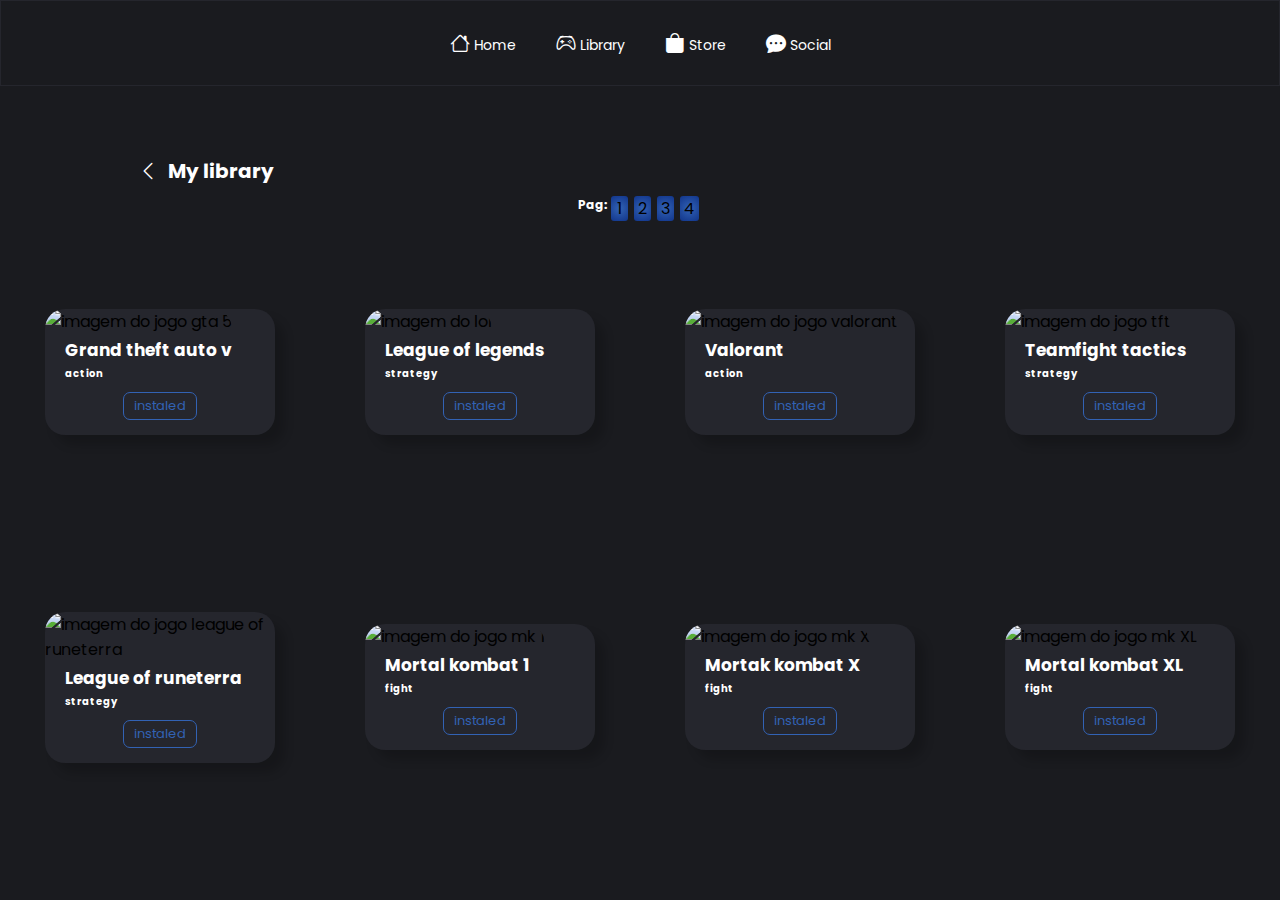
==== commit 75f10af3: "alterações dos cards nas páginas  store e library" ====
--- a/library.html
+++ b/library.html
@@ -36,228 +36,289 @@
     
 
     <main>
-        <section class="conteudo-principal">
-
-            <div class="conteudo">
-                <div class="store">
-
-                    <div class="category">
-                        <a href="index.html" class="before" ><i class="bi bi-chevron-left"></i></a>
-                        <h1>My library</h1> 
-                    </div>
-
-                    <div class="pag">
-                        <h4>Pag:</h4>
-                        <p class="one" onclick="clickPlay1()">1</p>
-                        <p onclick="clickPlay2()">2</p>
-                        <p onclick="clickPlay3()">3</p>
-                    </div>
-
-                    <div class="play" id="play1">
-                        <div class="mygames">
-                            <img src="img/gta.jpg" alt="imagem do jogo gta 5">
-                            <h3>Grand theft auto v</h3>
-                            <h5>action</h5>
-                            <div class="btn">                             
-                                <a>instaled</a>
-                            </div>
-                        </div>
-    
-                        <div class="mygames">
-                            <img src="img/lol.jpg" alt="imagem do lol">
-                            <h3>League of legends</h3>
-                            <h5>strategy</h5>
-                            <div class="btn">
-                                <a>instaled</a>
-                            </div>
-                        </div>
-    
-                        <div class="mygames">
-                            <img src="img/valorant-bg.webp" alt="imagem do jogo valorant">
-                            <h3>Valorant</h3>
-                            <h5>action</h5>
-                            <div class="btn">
-                                <a>instaled</a>
-                            </div>
-                        </div>
-
-                        
-                        <div class="mygames">
-                            <img src="img/tft.jpg" alt="imagem do jogo tft">
-                            <h3>Teamfight tactics</h3>
-                            <h5>strategy</h5>
-                            <div class="btn">
-                                <a>instaled</a>
-                            </div>
-                        </div>
-
-                        <div class="mygames">
-                            <img src="img/rune.jpg" alt="imagem do jogo league of runeterra">
-                            <h3>League of runeterra</h3>
-                            <h5>RPG</h5>
-                            <div class="btn">
-                                <a>instaled</a>
-                            </div>
-                        </div>
-
-                        
-                        <div class="mygames">
-                            <img src="img/mk1.webp" alt="imagem do jogo mk 1">
-                            <h3>Mortal kombat 1</h3>
-                            <h5>fight</h5>
-                            <div class="btn">
-                                <a>instaled</a>
-                            </div>
-                        </div>
-
-                        <div class="mygames">
-                            <img src="img/mkx.jpg" alt="imagem do jogo mk X">
-                            <h3>Mortak kombat X</h3>
-                            <h5>fight</h5>
-                            <div class="btn">                             
-                                <a>instaled</a>
-                            </div>
-                        </div>
-
-                        <div class="mygames">
-                            <img src="img/mkxl.jpeg" alt="imagem do jogo mk XL">
-                            <h3>Mortal kombat XL</h3>
-                            <h5>fight</h5>
-                            <div class="btn">
-                                <a>instaled</a>
-                            </div>
-                        </div>
-
-                    </div>
-
-                    <div class="play" id="play2">
-                        
-                        <div class="mygames">
-                            <img src="img/cs2.webp" alt="imagem do jogo cs2">
-                            <h3>Counter strike 2</h3>
-                            <h5>action</h5>
-                            <div class="btn">
-                                <a>instaled</a>
-                            </div>
-                        </div>
-
-                        
-                        <div class="mygames">
-                            <img src="img/cyb.jpg" alt="imagem do jogo cyberpunk">
-                            <h3>Cyberpunk 2077</h3>
-                            <h5>action</h5>
-                            <div class="btn">
-                                <a>instaled</a>
-                            </div>
-                        </div>
-
-                        <div class="mygames">
-                            <img src="img/apex.webp" alt="imagem do jogo apex">
-                            <h3>Apex legends</h3>
-                            <h5>action</h5>
-                            <div class="btn">
-                                <a>instaled</a>
-                            </div>
-                        </div>
-
-                        <div class="mygames">
-                            <img src="img/hl.jpg" alt="imagem do jogo hogwarts legacy">
-                            <h3>Hogwarts Legacy</h3>
-                            <h5>RPG Action</h5>
-                            <div class="btn">
-                                <a>instaled</a>
-                            </div>
-                        </div>
-
-                        <div class="mygames">
-                            <img src="img/Among.jpg" alt="imagem do jogo among-us">
-                            <h3>Among-us</h3>
-                            <h5>strategy</h5>
-                            <div class="btn">                             
-                                <a>instaled</a>
-                            </div>
-                        </div>
-    
-                        <div class="mygames">
-                            <img src="img/street.png" alt="imagem do jogo street fighter 6">
-                            <h3>Street Fighter 6</h3>
-                            <h5>fight</h5>
-                            <div class="btn">
-                                <a>instaled</a>
-                            </div>
-                        </div>
-    
-                        <div class="mygames">
-                            <img src="img/nba2k23.jpg" alt="imagem do jogo NBA 2k23">
-                            <h3>NBA 2k23</h3>
-                            <h5>sport</h5>
-                            <div class="btn">
-                                <a>instaled</a>
-                            </div>
-                        </div>
-
-                        <div class="mygames">
-                            <img src="img/steet5.jpg" alt="imagem do jogo street fighter 5">
-                            <h3>Street Fighter 5</h3>
-                            <h5>fight</h5>
-                            <div class="btn">
-                                <a>instaled</a>
-                            </div>
-                        </div>
-
-                    </div>  
-
-                    <div class="play" id="play3">
-                        <div class="mygames">
-                            <img src="img/starfield.png" alt="imagem do jogo starfield">
-                            <h3>Starfield</h3>
-                            <h5>adventure / action</h5>
-                            <div class="btn">
-                                <a>instaled</a>
-                            </div>
-                        </div>
-
-                        <div class="mygames">
-                            <img src="img/Lies.jpg" alt="imagem do jogo lies of p">
-                            <h3>Lies of P</h3>
-                            <h5>RPG</h5>
-                            <div class="btn">
-                                <a>instaled</a>
-                            </div>
-                        </div>
-
-                        <div class="mygames">
-                            <img src="img/fnt.webp" alt="imagem do jogo fortnite">
-                            <h3>Fortnite</h3>
-                            <h5>action</h5>
-                            <div class="btn">
-                                <a>instaled</a>
-                            </div>
-                        </div>
-
-                        <div class="mygames">
-                            <img src="img/overw.jpg" alt="imagem do jogo overwatch 2">
-                            <h3>Overwatch 2</h3>
-                            <h5>action</h5>
-                            <div class="btn">
-                                <a>instaled</a>
-                            </div>
-                        </div>
-
-                        <div class="mygames">
-                            <img src="img/rocket-league.webp" alt="imagem do jogo rocket league">
-                            <h3>Rocket league</h3>
-                            <h5>sport</h5>
-                            <div class="btn">
-                                <a>instaled</a>
-                            </div>
-                        </div>
-
-                    </div>
-                </div>
+        <section class="library">
+            <span class="showMore">
+                <a href="index.html" class="before" ><i class="bi bi-chevron-left"></i></a>
+                <h1>My library</h1>
+            </span>
+
+            <div class="pag">
+                <h4>Pag:</h4>
+                <p class="one" onclick="clickPlay1()">1</p>
+                <p onclick="clickPlay2()">2</p>
+                <p onclick="clickPlay3()">3</p>
+                <p onclick="clickPlay4()">4</p>
+            </div>
+
+            <div class="play" id="play1">
+                <div class="mygames">
+                    <img src="img/gta.jpg" alt="imagem do jogo gta 5">
+                    <h3>Grand theft auto v</h3>
+                    <h5>action</h5>
+                    <div class="btn">                             
+                        <a>instaled</a>
+                    </div>
+                </div>
+
+                <div class="mygames">
+                    <img src="img/lol.jpg" alt="imagem do lol">
+                    <h3>League of legends</h3>
+                    <h5>strategy</h5>
+                    <div class="btn">
+                        <a>instaled</a>
+                    </div>
+                </div>
+
+                <div class="mygames">
+                    <img src="img/valorant-bg.webp" alt="imagem do jogo valorant">
+                    <h3>Valorant</h3>
+                    <h5>action</h5>
+                    <div class="btn">
+                        <a>instaled</a>
+                    </div>
+                </div>
+
+                
+                <div class="mygames">
+                    <img src="img/tft.jpg" alt="imagem do jogo tft">
+                    <h3>Teamfight tactics</h3>
+                    <h5>strategy</h5>
+                    <div class="btn">
+                        <a>instaled</a>
+                    </div>
+                </div>
+
+                <div class="mygames">
+                    <img src="img/rune.jpg" alt="imagem do jogo league of runeterra">
+                    <h3>League of runeterra</h3>
+                    <h5>strategy</h5>
+                    <div class="btn">
+                        <a>instaled</a>
+                    </div>
+                </div>
+
+                
+                <div class="mygames">
+                    <img src="img/mk1.webp" alt="imagem do jogo mk 1">
+                    <h3>Mortal kombat 1</h3>
+                    <h5>fight</h5>
+                    <div class="btn">
+                        <a>instaled</a>
+                    </div>
+                </div>
+
+                <div class="mygames">
+                    <img src="img/mkx.jpg" alt="imagem do jogo mk X">
+                    <h3>Mortak kombat X</h3>
+                    <h5>fight</h5>
+                    <div class="btn">                             
+                        <a>instaled</a>
+                    </div>
+                </div>
+
+                <div class="mygames">
+                    <img src="img/mkxl.jpeg" alt="imagem do jogo mk XL">
+                    <h3>Mortal kombat XL</h3>
+                    <h5>fight</h5>
+                    <div class="btn">
+                        <a>instaled</a>
+                    </div>
+                </div>
+
+            </div>
+
+            <div class="play" id="play2">
+                
+                <div class="mygames">
+                    <img src="img/cs2.webp" alt="imagem do jogo cs2">
+                    <h3>Counter strike 2</h3>
+                    <h5>action</h5>
+                    <div class="btn">
+                        <a>instaled</a>
+                    </div>
+                </div>
+
+                
+                <div class="mygames">
+                    <img src="img/cyb.jpg" alt="imagem do jogo cyberpunk">
+                    <h3>Cyberpunk 2077</h3>
+                    <h5>action</h5>
+                    <div class="btn">
+                        <a>instaled</a>
+                    </div>
+                </div>
+
+                <div class="mygames">
+                    <img src="img/apex.webp" alt="imagem do jogo apex">
+                    <h3>Apex legends</h3>
+                    <h5>action</h5>
+                    <div class="btn">
+                        <a>instaled</a>
+                    </div>
+                </div>
+
+                <div class="mygames">
+                    <img src="img/hl.jpg" alt="imagem do jogo hogwarts legacy">
+                    <h3>Hogwarts Legacy</h3>
+                    <h5>RPG Action</h5>
+                    <div class="btn">
+                        <a>instaled</a>
+                    </div>
+                </div>
+
+                <div class="mygames">
+                    <img src="img/Among.jpg" alt="imagem do jogo among-us">
+                    <h3>Among-us</h3>
+                    <h5>strategy</h5>
+                    <div class="btn">                             
+                        <a>instaled</a>
+                    </div>
+                </div>
+
+                <div class="mygames">
+                    <img src="img/street.png" alt="imagem do jogo street fighter 6">
+                    <h3>Street Fighter 6</h3>
+                    <h5>fight</h5>
+                    <div class="btn">
+                        <a>instaled</a>
+                    </div>
+                </div>
+
+                <div class="mygames">
+                    <img src="img/nba2k23.jpg" alt="imagem do jogo NBA 2k23">
+                    <h3>NBA 2k23</h3>
+                    <h5>sport</h5>
+                    <div class="btn">
+                        <a>instaled</a>
+                    </div>
+                </div>
+
+                <div class="mygames">
+                    <img src="img/steet5.jpg" alt="imagem do jogo street fighter 5">
+                    <h3>Street Fighter 5</h3>
+                    <h5>fight</h5>
+                    <div class="btn">
+                        <a>instaled</a>
+                    </div>
+                </div>
+
+            </div>  
+
+            <div class="play" id="play3">
+                <div class="mygames">
+                    <img src="img/starfield.png" alt="imagem do jogo starfield">
+                    <h3>Starfield</h3>
+                    <h5>adventure / action</h5>
+                    <div class="btn">
+                        <a>instaled</a>
+                    </div>
+                </div>
+
+                <div class="mygames">
+                    <img src="img/Lies.jpg" alt="imagem do jogo lies of p">
+                    <h3>Lies of P</h3>
+                    <h5>RPG</h5>
+                    <div class="btn">
+                        <a>instaled</a>
+                    </div>
+                </div>
+
+                <div class="mygames">
+                    <img src="img/fnt.webp" alt="imagem do jogo fortnite">
+                    <h3>Fortnite</h3>
+                    <h5>action</h5>
+                    <div class="btn">
+                        <a>instaled</a>
+                    </div>
+                </div>
+
+                <div class="mygames">
+                    <img src="img/overw.jpg" alt="imagem do jogo overwatch 2">
+                    <h3>Overwatch 2</h3>
+                    <h5>action</h5>
+                    <div class="btn">
+                        <a>instaled</a>
+                    </div>
+                </div>
+
+                <div class="mygames">
+                    <img src="img/rocket-league.webp" alt="imagem do jogo rocket league">
+                    <h3>Rocket league</h3>
+                    <h5>sport</h5>
+                    <div class="btn">
+                        <a>instaled</a>
+                    </div>
+                </div>
+
+                <div class="mygames">
+                    <img src="img/lostArk.webp" alt="imagem do jogo lost ark">
+                    <h3>Lost ark</h3>
+                    <h5>MMORPG</h5>
+                    <div class="btn">
+                        <a>instaled</a>
+                    </div>
+                </div>  
+
+                <div class="mygames">
+                    <img src="img/thesims.jpg" alt="imagem do jogo the sims 4">
+                    <h3>The sims 4</h3>
+                    <h5>life simulator</h5>
+                    <div class="btn">
+                        <a>instaled</a>
+                    </div>
+                </div>
+
+                <div class="mygames">
+                    <img src="img/pubg.jpg" alt="imagem do jogo PUBG - Battlegrounds">
+                    <h3>PUBG - Battlegrounds</h3>
+                    <h5>battle royale</h5>
+                    <div class="btn">
+                        <a>instaled</a>
+                    </div>
+                </div>
+
+            </div>
+
+            <div class="play" id="play4">
+                <div class="mygames">
+                    <img src="img/gtaSan.jpg" alt="imagem do jogo grand theft auto san andreas">
+                    <h3>GTA: San Andreas</h3>
+                    <h5>The Definitive Edition</h5>
+                    <div class="btn">
+                        <a>instaled</a>
+                    </div>
+                </div>
+
+                <div class="mygames">
+                    <img src="img/fc24.jpeg" alt="imagem do jogo fc24">
+                    <h3>EA SPORTS FC™ 24</h3>
+                    <h5>sport</h5>
+                    <div class="btn">
+                        <a>instaled</a>
+                    </div>
+                </div>
+
+                <div class="mygames">
+                    <img src="img/seaOfThieves.jpg" alt="imagem do jogo Sea of Thieves 2023 Edition">
+                    <h3>Sea of Thieves</h3>
+                    <h5>2023 Edition</h5>
+                    <div class="btn">
+                        <a>instaled</a>
+                    </div>
+                </div>
+
+                <div class="mygames">
+                    <img src="img/tw.jpeg" alt="imagem do jogo the witcher 3">
+                    <h3>The Witcher® 3</h3>
+                    <h5>Wild Hunt</h5>
+                    <div class="btn">
+                        <a>instaled</a>
+                    </div>
+                </div>
+
             </div>
         </section>
-  
+           
     </main>
     <script src="script/script.js"></script>
 </body>
--- a/assets/style.css
+++ b/assets/style.css
@@ -16,7 +16,6 @@
     --backgroud2: #25262d;
     --hover: rgb(50,98,180);
     --font: white;
-    --font-mk1: #223e6b;
     --hover2: radial-gradient(circle,rgb(50,98,180) 0%,rgb(17,53,139) 100%);
 }
 
@@ -552,4 +551,5 @@
 main .library .card-lib a:hover{
     color: var(--font);
 }
+
 /* Fim do conteudo-library */--- a/assets/library.css
+++ b/assets/library.css
@@ -0,0 +1,141 @@
+main{
+    width: 100%;
+    height: 100%;
+}
+
+main .showMore{
+    display: flex;
+    justify-content: left;
+}
+
+main .showMore a{
+    margin: 0 10px;
+}
+
+main .showMore a .bi{
+    font-size: 20px;
+}
+
+.play{
+    display: grid;
+    grid-template-columns: 1fr 1fr 1fr 1fr;
+    width: 100%;
+    height: 70vh;
+}
+
+.pag{
+    display: flex;
+    flex-direction: row;
+    margin: auto;
+}
+
+.pag h4{
+    color: var(--font);
+    font-size: 12px;
+}
+
+.pag .one{
+    padding: 0 6px;
+}
+
+.pag p{
+    background: var(--hover2);
+    margin: 0 3px;
+    padding: 0 4px;
+    border-radius: 3px;
+    cursor: pointer;
+    transition: 0.4s;
+}
+
+.pag p:hover{
+    color: var(--font);
+    transform: scale(1.05);
+}
+
+.category{
+    margin-bottom: 10px;
+    width: 90%;
+    display: flex;
+    align-items: center;
+}
+
+.category a{
+    margin: 0 10px;
+    font-size: 20px;
+    border-radius: 7px;
+    color: var(--font);
+    transition: 0.5s;
+}
+
+.category a:hover{
+    color: var(--hover);
+}
+
+.mygames{
+    width: 230px;
+    border-radius: 20px;
+    background-color: var(--backgroud2);
+    box-shadow: 10px 10px 10px rgba(0, 0, 0, 0.171);
+    transition: 0.5s;
+    margin: auto;
+}
+
+.mygames:hover{
+    transform: scale(1.04);
+}
+
+.mygames img{
+    max-width: 100%;
+    border-radius: 20px 20px 0 0;
+  
+}
+.mygames h3{
+    font-size: 17px;
+    margin: 3px 20px;
+    color: var(--font);
+    
+}
+
+.mygames h5{
+    font-size: 10px;
+    margin: 3px 20px;
+    color: var(--font);
+  
+}
+
+.mygames .btn{
+    display: flex;
+    flex-direction: row;
+    justify-content: center;
+    align-items: center;
+    margin: 10px;
+}
+
+.mygames p{
+    font-size: 11px;
+    font-weight: 600;
+    padding: 0 7px;
+    border-radius: 7px;
+    background-color: #0e6ec9;
+  
+}
+
+.mygames a{
+    border: 1px solid var(--hover);
+    color: var(--hover);
+    font-size: 13px;
+    padding: 3px 10px;
+    border-radius: 7px;
+    transition: 0.4s;
+    margin-bottom: 5px;
+}
+
+.mygames a:hover{
+    color: var(--font);
+    transform: scale(1.04);
+}
+
+#play2, #play3, #play4{
+    display: none;
+}
+    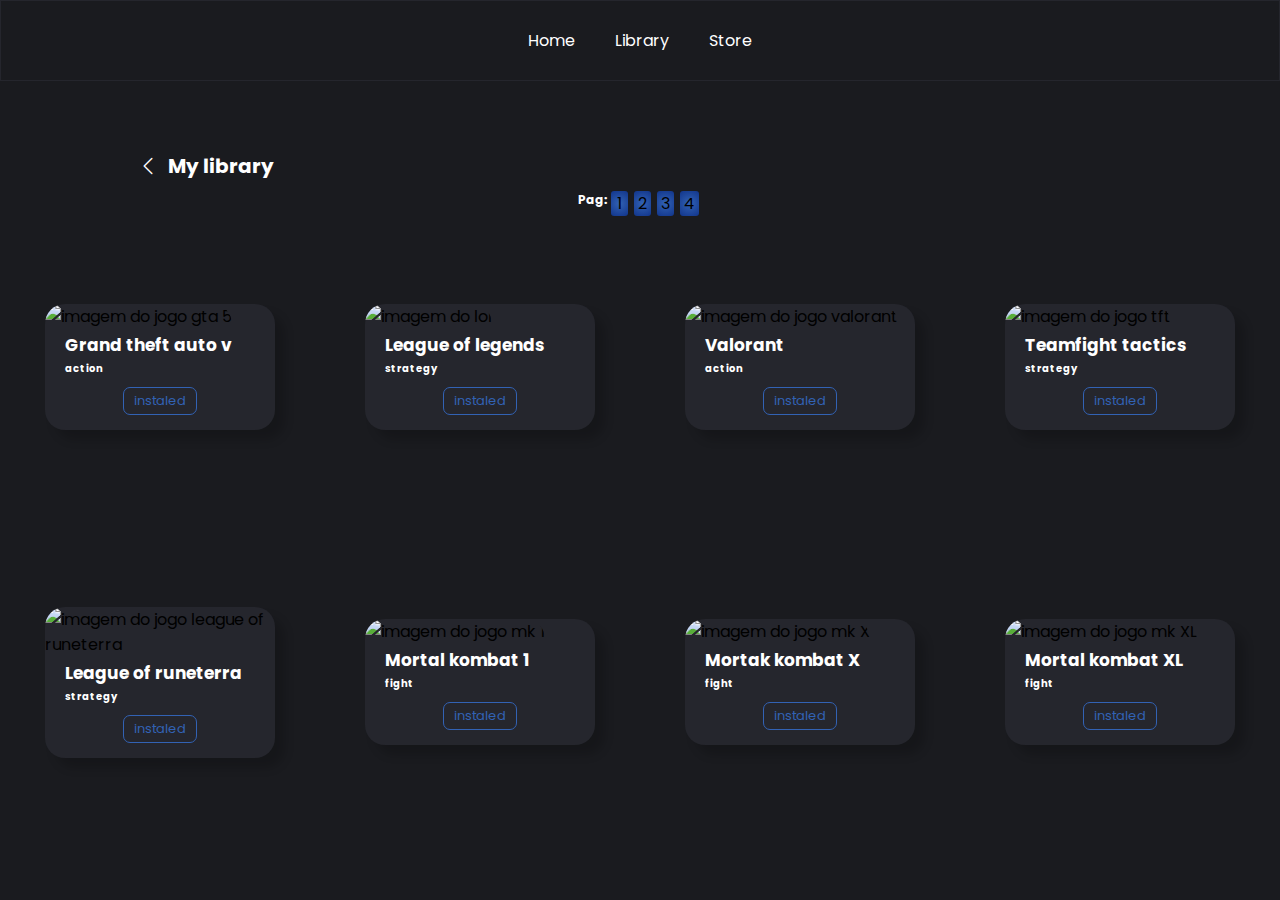
==== commit cc8bde37: "removendo a página social e icones do  menu" ====
--- a/library.html
+++ b/library.html
@@ -15,22 +15,11 @@
         </div>
 
         <nav id="menu">
-            <a href="index.html">
-                <span class="icon"><i class="bi bi-house"></i></span>
-                <span class="txt"> Home</span>
-            </a>
-                <a href="library.html">
-                <span class="icon"><i class="bi bi-controller"></i></span>
-                <span class="txt"> Library</span>
-            </a>
-                <a href="store.html">
-                <span class="icon"><i class="bi bi-bag-fill"></i></span>
-                <span class="txt"> Store</span>
-            </a>
-                <a class="pg-social" href="social.html">
-                <span class="icon"><i class="bi bi-chat-dots-fill"></i></span>
-                <span class="txt"> Social</span>
-            </a>
+            <a href="index.html">Home</a>
+
+            <a href="library.html">Library</a>
+
+            <a href="store.html">Store</a>
         </nav>
     </header>
     
--- a/assets/style.css
+++ b/assets/style.css
@@ -80,13 +80,10 @@
     border-radius: 10px;
 }
 
-#menu > a .icon{
+#menu > a .bi{
     font-size: 20px;
 }
 
-#menu > a .txt{
-    font-size: 14px;
-}
 
 /* Fim do header */
 
@@ -278,6 +275,7 @@
     margin: 20px;
     border-radius: 20px;
     transition: 1s;
+    cursor: pointer;
 }
 
 main .slider .dots li.active{
@@ -394,7 +392,7 @@
 
 main .store .slide-store .name-game .btn{
     display: flex;
-    flex-direction: row;
+    flex-direction: column;
     align-items: center;
     justify-content: center;
 }
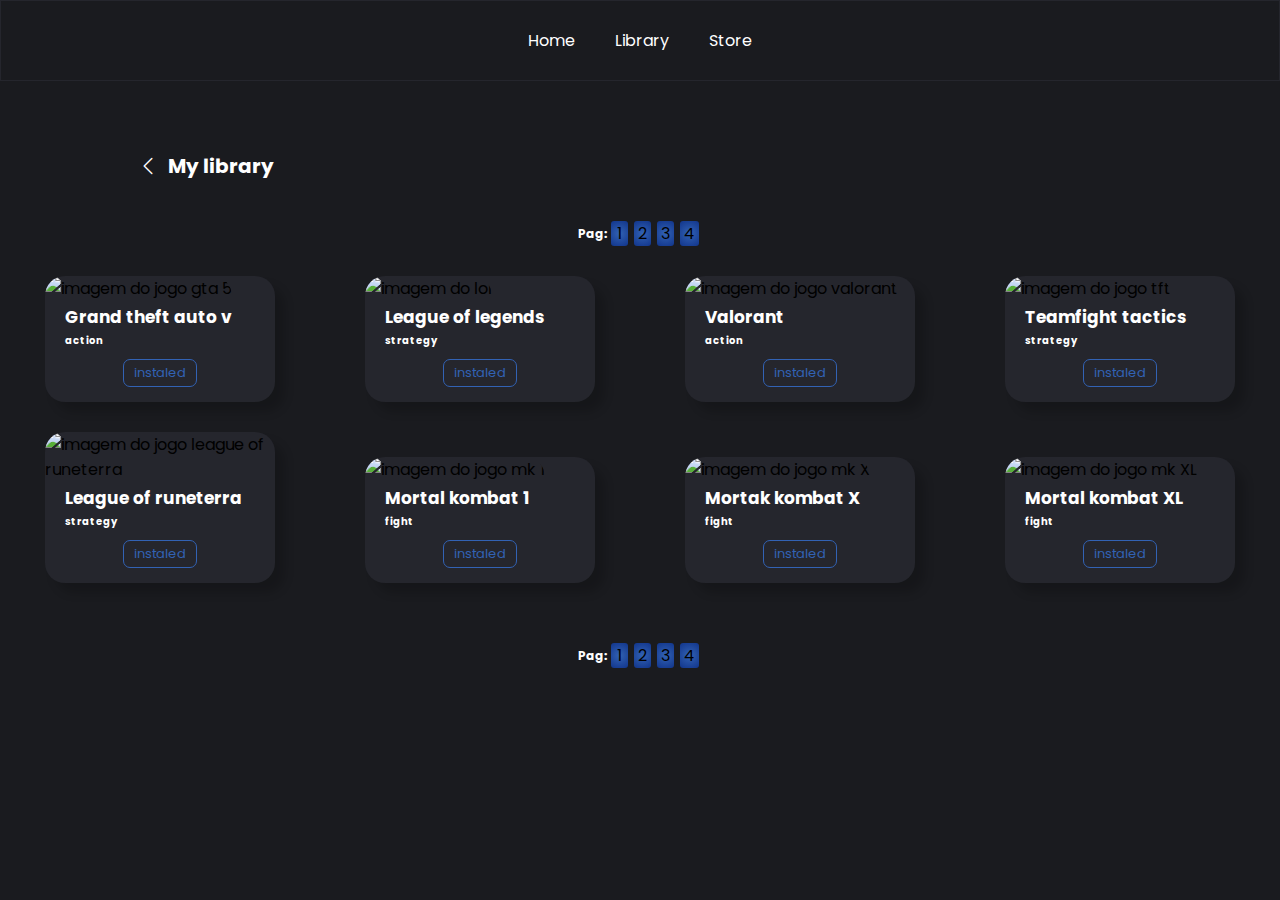
==== commit a2772b5f: "adicionando media queries nas páginas para responsividade." ====
--- a/library.html
+++ b/library.html
@@ -6,6 +6,7 @@
     <title>Dashboard Gamer</title>
     <link rel="stylesheet" href="assets/style.css">
     <link rel="stylesheet" href="assets/library.css">
+    <link rel="stylesheet" href="media/library.css">
     <link rel="stylesheet" href="https://cdn.jsdelivr.net/npm/bootstrap-icons@1.11.1/font/bootstrap-icons.css">
 </head>
 <body>
@@ -38,6 +39,7 @@
                 <p onclick="clickPlay3()">3</p>
                 <p onclick="clickPlay4()">4</p>
             </div>
+            
 
             <div class="play" id="play1">
                 <div class="mygames">
@@ -126,7 +128,6 @@
                         <a>instaled</a>
                     </div>
                 </div>
-
                 
                 <div class="mygames">
                     <img src="img/cyb.jpg" alt="imagem do jogo cyberpunk">
@@ -306,8 +307,16 @@
                 </div>
 
             </div>
+
+            <div class="pag" id="pag2">
+                <h4>Pag:</h4>
+                <p class="one" onclick="clickPlay1()">1</p>
+                <p onclick="clickPlay2()">2</p>
+                <p onclick="clickPlay3()">3</p>
+                <p onclick="clickPlay4()">4</p>
+            </div>
         </section>
-           
+
     </main>
     <script src="script/script.js"></script>
 </body>
--- a/assets/library.css
+++ b/assets/library.css
@@ -20,13 +20,15 @@
     display: grid;
     grid-template-columns: 1fr 1fr 1fr 1fr;
     width: 100%;
-    height: 70vh;
+    height: 100%;
 }
 
 .pag{
     display: flex;
     flex-direction: row;
-    margin: auto;
+    justify-content: center;
+    align-items: center;
+    margin: 30px 0;
 }
 
 .pag h4{
@@ -78,6 +80,7 @@
     box-shadow: 10px 10px 10px rgba(0, 0, 0, 0.171);
     transition: 0.5s;
     margin: auto;
+    margin-bottom: 30px;
 }
 
 .mygames:hover{
--- a/media/library.css
+++ b/media/library.css
@@ -0,0 +1,20 @@
+@media (max-width: 985px){
+    .play{
+        display: grid;
+        grid-template-columns: 1fr 1fr 1fr;
+    }
+}
+
+@media (max-width: 740px){
+    .play{
+        display: grid;
+        grid-template-columns: 1fr 1fr;
+    }
+}
+
+@media (max-width: 500px){
+    .play{
+        display: grid;
+        grid-template-columns: 1fr;
+    }
+}
